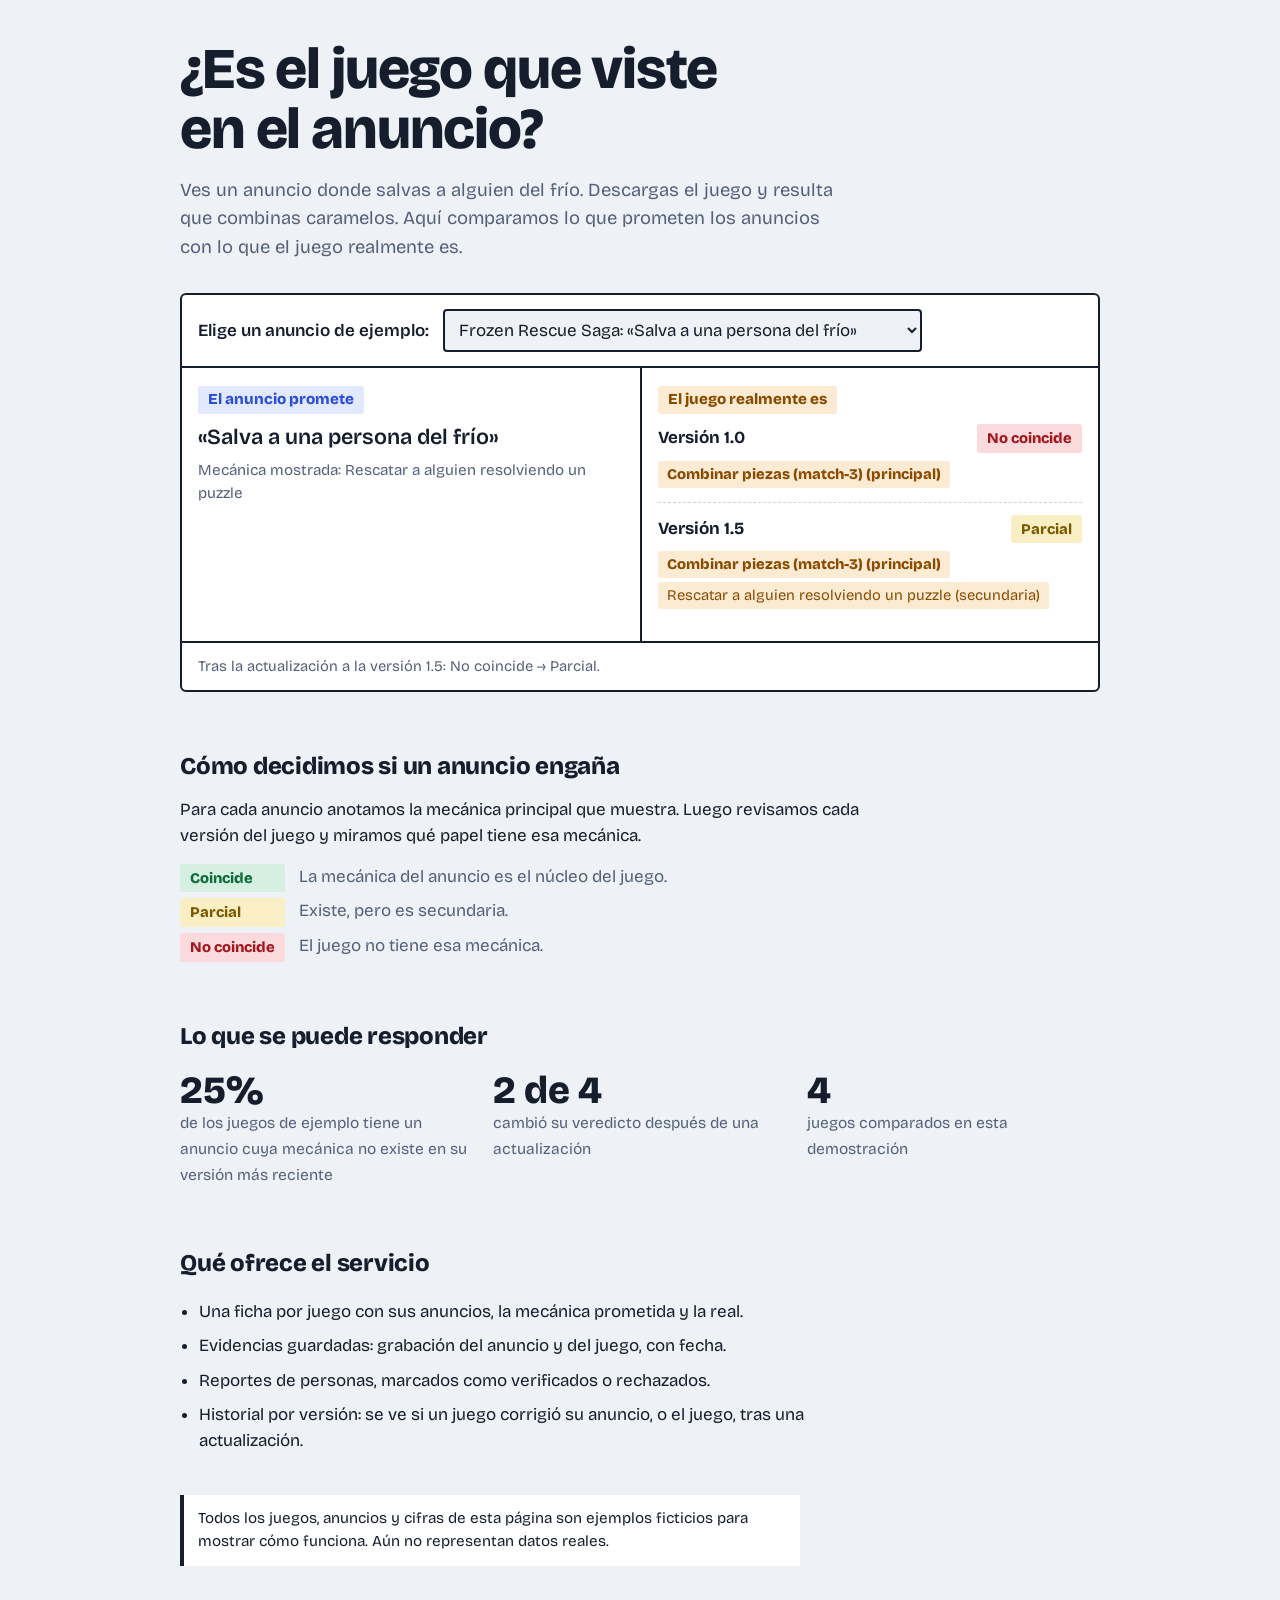
==== index.html @ 79318ee7 "Add Spanish ad-versus-game demo page Crea una demostración interactiva de una sola página que compar" ====
<!DOCTYPE html>
<html lang="es">
<head>
<meta charset="utf-8">
<meta name="viewport" content="width=device-width, initial-scale=1, viewport-fit=cover">
<title>Anuncio vs. juego: ¿es el juego que viste?</title>
<link rel="stylesheet" href="https://fonts.googleapis.com/css2?family=Bricolage+Grotesque:wght@400;600;800&display=swap">
<style>
:root{
  box-sizing:border-box;
  padding-top:env(safe-area-inset-top,0px);padding-bottom:env(safe-area-inset-bottom,0px);
  --bg:#EEF1F6;--fg:#161E2E;--muted:#55607A;--panel:#FFFFFF;--line:#CBD3E1;
  --ad:#2B4FD8;--adbg:#E3E9FC;--real:#8A4B00;--realbg:#FBEBD3;
  --ok:#0B6B3A;--okbg:#D5F0E0;--mid:#7A5A00;--midbg:#FAEFC4;--bad:#A3171E;--badbg:#FADADC;
  font-family:"Bricolage Grotesque",system-ui,-apple-system,"Segoe UI",sans-serif;
}
@media (prefers-color-scheme:dark){:root:not([data-theme="light"]){
  --bg:#0F1522;--fg:#E8ECF5;--muted:#9AA6C0;--panel:#182033;--line:#2C3750;
  --ad:#9DB2FF;--adbg:#1F2A52;--real:#F3B766;--realbg:#3A2A12;
  --ok:#7FDBA6;--okbg:#12352371;--mid:#EBCB6B;--midbg:#3A3213;--bad:#FF9EA3;--badbg:#431A1E;}}
:root[data-theme="dark"]{
  --bg:#0F1522;--fg:#E8ECF5;--muted:#9AA6C0;--panel:#182033;--line:#2C3750;
  --ad:#9DB2FF;--adbg:#1F2A52;--real:#F3B766;--realbg:#3A2A12;
  --ok:#7FDBA6;--okbg:#123523;--mid:#EBCB6B;--midbg:#3A3213;--bad:#FF9EA3;--badbg:#431A1E;}
html{height:100%;scroll-padding-top:env(safe-area-inset-top,0px)}
*,*::before,*::after{box-sizing:inherit}
body{margin:0;background:var(--bg);color:var(--fg);line-height:1.55;font-size:17px}
main{max-width:960px;margin:0 auto;padding:40px 20px 72px}
h1{font-size:clamp(2.1rem,6vw,3.6rem);line-height:1.04;font-weight:800;letter-spacing:-.02em;margin:0 0 16px;max-width:15ch}
h2{font-size:1.5rem;font-weight:800;margin:56px 0 12px;letter-spacing:-.01em}
p{margin:0 0 14px;max-width:62ch}
.lead{font-size:1.15rem;color:var(--muted);max-width:56ch}
.demo{margin-top:32px;border:2px solid var(--fg);border-radius:6px;background:var(--panel)}
.pick{display:flex;flex-wrap:wrap;gap:8px 14px;align-items:center;padding:14px 16px;border-bottom:2px solid var(--fg)}
.pick label{font-weight:600}
select{font:inherit;padding:8px 10px;border:2px solid var(--fg);border-radius:4px;background:var(--bg);color:var(--fg);max-width:100%}
select:focus-visible,button:focus-visible{outline:3px solid var(--ad);outline-offset:2px}
.split{display:grid;grid-template-columns:1fr 1fr}
.side{padding:18px 16px}
.side+.side{border-left:2px solid var(--fg)}
.tag{display:inline-block;font-weight:800;font-size:.95rem;padding:2px 10px;border-radius:3px;margin-bottom:10px}
.t-ad{background:var(--adbg);color:var(--ad)}
.t-real{background:var(--realbg);color:var(--real)}
.big{font-size:1.35rem;font-weight:600;line-height:1.25;margin:0 0 8px}
.small{color:var(--muted);font-size:.95rem;margin:0}
.ver{padding:12px 0;border-top:1px dashed var(--line)}
.ver:first-of-type{border-top:0;padding-top:0}
.vh{display:flex;justify-content:space-between;gap:10px;align-items:center;flex-wrap:wrap;margin-bottom:6px}
.chip{display:inline-block;margin:2px 6px 2px 0;padding:2px 9px;border-radius:3px;font-size:.92rem;background:var(--realbg);color:var(--real)}
.chip.core{font-weight:800}
.badge{font-weight:800;padding:3px 10px;border-radius:3px;font-size:.92rem}
.match{background:var(--okbg);color:var(--ok)}.partial{background:var(--midbg);color:var(--mid)}.mismatch{background:var(--badbg);color:var(--bad)}
.foot{padding:12px 16px;border-top:2px solid var(--fg);color:var(--muted);font-size:.92rem}
.stats{display:grid;grid-template-columns:repeat(auto-fit,minmax(200px,1fr));gap:20px;margin-top:16px}
.stat b{display:block;font-size:2.4rem;font-weight:800;line-height:1}
.stat span{color:var(--muted);font-size:.97rem}
.rule{display:grid;grid-template-columns:auto 1fr;gap:6px 14px;margin-top:12px;max-width:640px}
.rule dt{font-weight:800}.rule dd{margin:0;color:var(--muted)}
ul.offer{padding-left:1.1em;max-width:62ch}ul.offer li{margin-bottom:8px}
.note{margin-top:40px;padding:12px 14px;border-left:4px solid var(--fg);background:var(--panel);font-size:.95rem;max-width:62ch}
@media (max-width:640px){.split{grid-template-columns:1fr}.side+.side{border-left:0;border-top:2px solid var(--fg)}}
@media (prefers-reduced-motion:no-preference){.side{animation:in .25s ease-out}@keyframes in{from{opacity:.4}to{opacity:1}}}
</style>
</head>
<body>
<main>
  <h1>¿Es el juego que viste en el anuncio?</h1>
  <p class="lead">Ves un anuncio donde salvas a alguien del frío. Descargas el juego y resulta que combinas caramelos. Aquí comparamos lo que prometen los anuncios con lo que el juego realmente es.</p>

  <section class="demo" aria-label="Demostración">
    <div class="pick">
      <label for="sel">Elige un anuncio de ejemplo:</label>
      <select id="sel"></select>
    </div>
    <div class="split">
      <div class="side" id="ad"></div>
      <div class="side" id="real"></div>
    </div>
    <div class="foot" id="foot"></div>
  </section>

  <h2>Cómo decidimos si un anuncio engaña</h2>
  <p>Para cada anuncio anotamos la mecánica principal que muestra. Luego revisamos cada versión del juego y miramos qué papel tiene esa mecánica.</p>
  <dl class="rule">
    <dt class="match badge" style="align-self:start">Coincide</dt><dd>La mecánica del anuncio es el núcleo del juego.</dd>
    <dt class="partial badge" style="align-self:start">Parcial</dt><dd>Existe, pero es secundaria.</dd>
    <dt class="mismatch badge" style="align-self:start">No coincide</dt><dd>El juego no tiene esa mecánica.</dd>
  </dl>

  <h2>Lo que se puede responder</h2>
  <div class="stats" id="stats"></div>

  <h2>Qué ofrece el servicio</h2>
  <ul class="offer">
    <li>Una ficha por juego con sus anuncios, la mecánica prometida y la real.</li>
    <li>Evidencias guardadas: grabación del anuncio y del juego, con fecha.</li>
    <li>Reportes de personas, marcados como verificados o rechazados.</li>
    <li>Historial por versión: se ve si un juego corrigió su anuncio, o el juego, tras una actualización.</li>
  </ul>

  <p class="note">Todos los juegos, anuncios y cifras de esta página son ejemplos ficticios para mostrar cómo funciona. Aún no representan datos reales.</p>
</main>

<script>
const MECH={rescue:"Rescatar a alguien resolviendo un puzzle",match3:"Combinar piezas (match-3)",door:"Elegir qué puerta abrir",city:"Construir y mejorar una ciudad",surv:"Gestionar la supervivencia de una familia",pin:"Sacar pasadores"};
const GAMES=[
 {title:"Frozen Rescue Saga",ad:"Salva a una persona del frío",promised:"rescue",
  versions:[{v:"1.0",real:{match3:"core"}},{v:"1.5",real:{match3:"core",rescue:"secondary"}}]},
 {title:"Door Dilemma",ad:"Elige qué puerta abrir",promised:"door",
  versions:[{v:"2.0",real:{city:"core"}}]},
 {title:"Family Survival Story",ad:"Ayuda a una familia a sobrevivir",promised:"surv",
  versions:[{v:"3.1",real:{city:"core"}},{v:"3.2",real:{surv:"core",city:"secondary"}}]},
 {title:"Honest Pins",ad:"Saca los pasadores",promised:"pin",
  versions:[{v:"1.0",real:{pin:"core"}}]}
];
const VERDICT={core:["match","Coincide"],secondary:["partial","Parcial"],none:["mismatch","No coincide"]};
const verdict=(g,ver)=>VERDICT[ver.real[g.promised]||"none"];
const ROLE={core:"principal",secondary:"secundaria"};
const $=id=>document.getElementById(id);
const sel=$("sel");
GAMES.forEach((g,i)=>{const o=document.createElement("option");o.value=i;o.textContent=g.title+": «"+g.ad+"»";sel.appendChild(o)});

function show(){
  const g=GAMES[sel.value];
  $("ad").innerHTML='<span class="tag t-ad">El anuncio promete</span><p class="big"></p><p class="small"></p>';
  $("ad").children[1].textContent="«"+g.ad+"»";
  $("ad").children[2].textContent="Mecánica mostrada: "+MECH[g.promised];
  const r=$("real");
  r.innerHTML='<span class="tag t-real">El juego realmente es</span>';
  g.versions.forEach(ver=>{
    const [cls,txt]=verdict(g,ver);
    const d=document.createElement("div");d.className="ver";
    const h=document.createElement("div");h.className="vh";
    const vs=document.createElement("strong");vs.textContent="Versión "+ver.v;
    const b=document.createElement("span");b.className="badge "+cls;b.textContent=txt;
    h.append(vs,b);d.appendChild(h);
    Object.entries(ver.real).forEach(([m,role])=>{
      const c=document.createElement("span");c.className="chip "+role;
      c.textContent=MECH[m]+" ("+ROLE[role]+")";d.appendChild(c);
    });
    r.appendChild(d);
  });
  const first=verdict(g,g.versions[0])[1],last=verdict(g,g.versions[g.versions.length-1])[1];
  $("foot").textContent=g.versions.length>1
    ? "Tras la actualización a la versión "+g.versions[g.versions.length-1].v+": "+first+" → "+last+"."
    : "Solo hay una versión revisada de este juego.";
}
sel.addEventListener("change",show);show();

const latest=g=>verdict(g,g.versions[g.versions.length-1])[0];
const bad=GAMES.filter(g=>latest(g)==="mismatch").length;
const changed=GAMES.filter(g=>g.versions.length>1&&verdict(g,g.versions[0])[0]!==latest(g)).length;
[[Math.round(100*bad/GAMES.length)+"%","de los juegos de ejemplo tiene un anuncio cuya mecánica no existe en su versión más reciente"],
 [changed+" de "+GAMES.length,"cambió su veredicto después de una actualización"],
 [GAMES.length+"","juegos comparados en esta demostración"]].forEach(([n,t])=>{
  const d=document.createElement("div");d.className="stat";
  const b=document.createElement("b");b.textContent=n;const s=document.createElement("span");s.textContent=t;
  d.append(b,s);$("stats").appendChild(d);
});
</script>
</body>
</html>
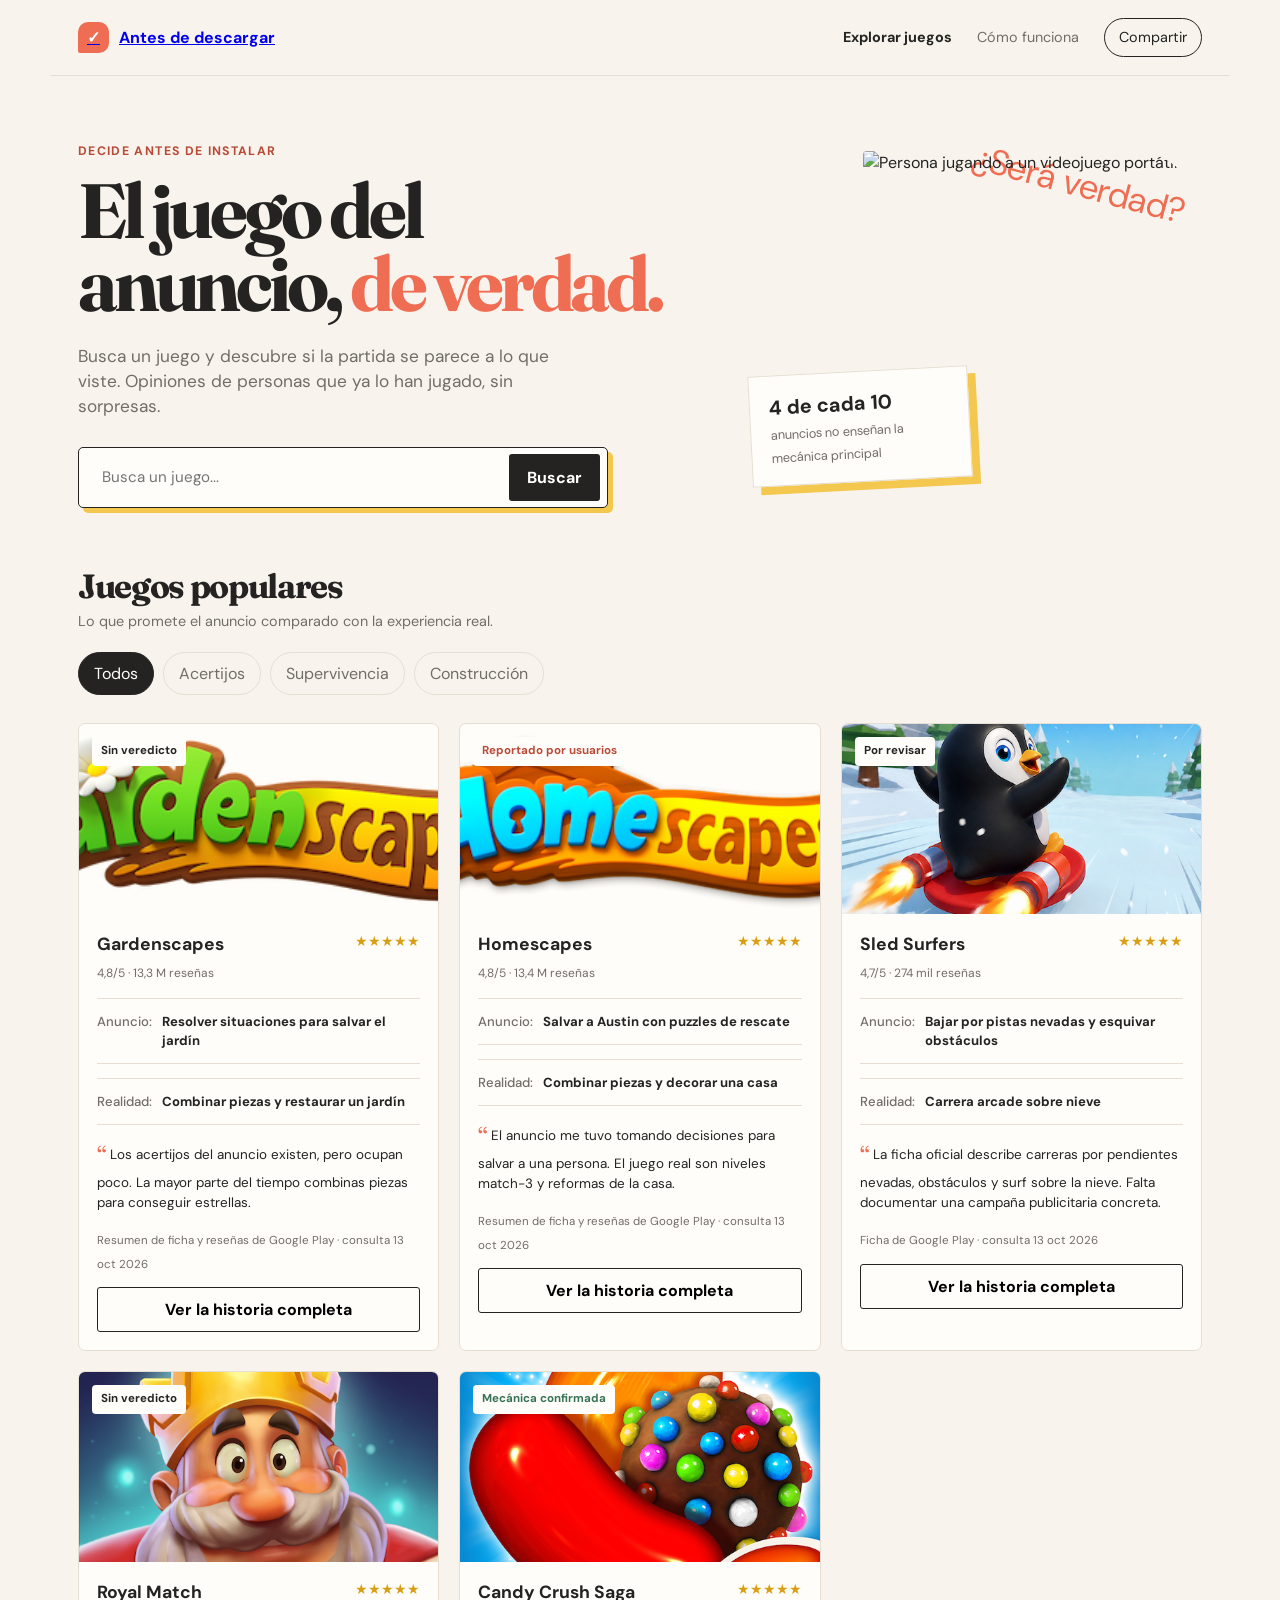
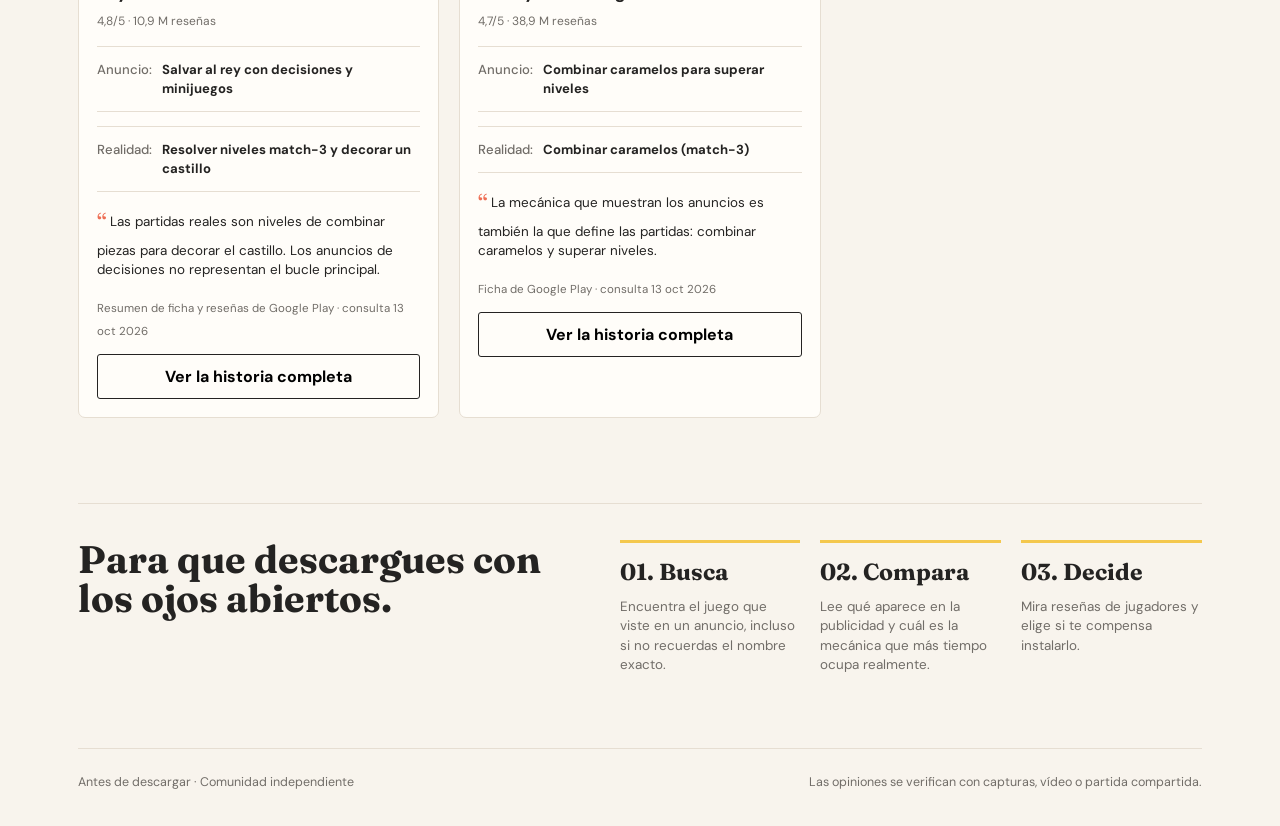
==== commit e051616f: "Añade catálogo comparativo de juegos Rediseña la página como un catálogo público para comparar anunc" ====
--- a/index.html
+++ b/index.html
@@ -1,162 +1,32 @@
-<!DOCTYPE html>
+<!doctype html>
 <html lang="es">
 <head>
 <meta charset="utf-8">
-<meta name="viewport" content="width=device-width, initial-scale=1, viewport-fit=cover">
-<title>Anuncio vs. juego: ¿es el juego que viste?</title>
-<link rel="stylesheet" href="https://fonts.googleapis.com/css2?family=Bricolage+Grotesque:wght@400;600;800&display=swap">
+<meta name="viewport" content="width=device-width, initial-scale=1">
+<title>Antes de descargar | Juegos como los del anuncio</title>
+<link rel="preconnect" href="https://fonts.googleapis.com">
+<link rel="preconnect" href="https://fonts.gstatic.com" crossorigin>
+<link href="https://fonts.googleapis.com/css2?family=DM+Sans:wght@400;500;700&family=Fraunces:opsz,wght@9..144,600;9..144,700&display=swap" rel="stylesheet">
 <style>
-:root{
-  box-sizing:border-box;
-  padding-top:env(safe-area-inset-top,0px);padding-bottom:env(safe-area-inset-bottom,0px);
-  --bg:#EEF1F6;--fg:#161E2E;--muted:#55607A;--panel:#FFFFFF;--line:#CBD3E1;
-  --ad:#2B4FD8;--adbg:#E3E9FC;--real:#8A4B00;--realbg:#FBEBD3;
-  --ok:#0B6B3A;--okbg:#D5F0E0;--mid:#7A5A00;--midbg:#FAEFC4;--bad:#A3171E;--badbg:#FADADC;
-  font-family:"Bricolage Grotesque",system-ui,-apple-system,"Segoe UI",sans-serif;
-}
-@media (prefers-color-scheme:dark){:root:not([data-theme="light"]){
-  --bg:#0F1522;--fg:#E8ECF5;--muted:#9AA6C0;--panel:#182033;--line:#2C3750;
-  --ad:#9DB2FF;--adbg:#1F2A52;--real:#F3B766;--realbg:#3A2A12;
-  --ok:#7FDBA6;--okbg:#12352371;--mid:#EBCB6B;--midbg:#3A3213;--bad:#FF9EA3;--badbg:#431A1E;}}
-:root[data-theme="dark"]{
-  --bg:#0F1522;--fg:#E8ECF5;--muted:#9AA6C0;--panel:#182033;--line:#2C3750;
-  --ad:#9DB2FF;--adbg:#1F2A52;--real:#F3B766;--realbg:#3A2A12;
-  --ok:#7FDBA6;--okbg:#123523;--mid:#EBCB6B;--midbg:#3A3213;--bad:#FF9EA3;--badbg:#431A1E;}
-html{height:100%;scroll-padding-top:env(safe-area-inset-top,0px)}
-*,*::before,*::after{box-sizing:inherit}
-body{margin:0;background:var(--bg);color:var(--fg);line-height:1.55;font-size:17px}
-main{max-width:960px;margin:0 auto;padding:40px 20px 72px}
-h1{font-size:clamp(2.1rem,6vw,3.6rem);line-height:1.04;font-weight:800;letter-spacing:-.02em;margin:0 0 16px;max-width:15ch}
-h2{font-size:1.5rem;font-weight:800;margin:56px 0 12px;letter-spacing:-.01em}
-p{margin:0 0 14px;max-width:62ch}
-.lead{font-size:1.15rem;color:var(--muted);max-width:56ch}
-.demo{margin-top:32px;border:2px solid var(--fg);border-radius:6px;background:var(--panel)}
-.pick{display:flex;flex-wrap:wrap;gap:8px 14px;align-items:center;padding:14px 16px;border-bottom:2px solid var(--fg)}
-.pick label{font-weight:600}
-select{font:inherit;padding:8px 10px;border:2px solid var(--fg);border-radius:4px;background:var(--bg);color:var(--fg);max-width:100%}
-select:focus-visible,button:focus-visible{outline:3px solid var(--ad);outline-offset:2px}
-.split{display:grid;grid-template-columns:1fr 1fr}
-.side{padding:18px 16px}
-.side+.side{border-left:2px solid var(--fg)}
-.tag{display:inline-block;font-weight:800;font-size:.95rem;padding:2px 10px;border-radius:3px;margin-bottom:10px}
-.t-ad{background:var(--adbg);color:var(--ad)}
-.t-real{background:var(--realbg);color:var(--real)}
-.big{font-size:1.35rem;font-weight:600;line-height:1.25;margin:0 0 8px}
-.small{color:var(--muted);font-size:.95rem;margin:0}
-.ver{padding:12px 0;border-top:1px dashed var(--line)}
-.ver:first-of-type{border-top:0;padding-top:0}
-.vh{display:flex;justify-content:space-between;gap:10px;align-items:center;flex-wrap:wrap;margin-bottom:6px}
-.chip{display:inline-block;margin:2px 6px 2px 0;padding:2px 9px;border-radius:3px;font-size:.92rem;background:var(--realbg);color:var(--real)}
-.chip.core{font-weight:800}
-.badge{font-weight:800;padding:3px 10px;border-radius:3px;font-size:.92rem}
-.match{background:var(--okbg);color:var(--ok)}.partial{background:var(--midbg);color:var(--mid)}.mismatch{background:var(--badbg);color:var(--bad)}
-.foot{padding:12px 16px;border-top:2px solid var(--fg);color:var(--muted);font-size:.92rem}
-.stats{display:grid;grid-template-columns:repeat(auto-fit,minmax(200px,1fr));gap:20px;margin-top:16px}
-.stat b{display:block;font-size:2.4rem;font-weight:800;line-height:1}
-.stat span{color:var(--muted);font-size:.97rem}
-.rule{display:grid;grid-template-columns:auto 1fr;gap:6px 14px;margin-top:12px;max-width:640px}
-.rule dt{font-weight:800}.rule dd{margin:0;color:var(--muted)}
-ul.offer{padding-left:1.1em;max-width:62ch}ul.offer li{margin-bottom:8px}
-.note{margin-top:40px;padding:12px 14px;border-left:4px solid var(--fg);background:var(--panel);font-size:.95rem;max-width:62ch}
-@media (max-width:640px){.split{grid-template-columns:1fr}.side+.side{border-left:0;border-top:2px solid var(--fg)}}
-@media (prefers-reduced-motion:no-preference){.side{animation:in .25s ease-out}@keyframes in{from{opacity:.4}to{opacity:1}}}
+:root{--ink:#242322;--muted:#716d68;--cream:#f8f4ed;--card:#fffdf9;--line:#e6ded2;--coral:#ee6d53;--coral-dark:#b84a37;--yellow:#f4c84e;--mint:#d9eee1;--lavender:#e4e3f5;box-sizing:border-box;font-family:"DM Sans",sans-serif}*{box-sizing:inherit}body{margin:0;background:var(--cream);color:var(--ink);line-height:1.45}button,input{font:inherit}button{cursor:pointer}.wrap{max-width:1180px;margin:auto;padding:0 28px}.top{height:76px;display:flex;align-items:center;justify-content:space-between;border-bottom:1px solid var(--line)}.logo{display:flex;align-items:center;gap:10px;font-weight:700}.logo-mark{width:31px;height:31px;border-radius:10px 10px 10px 2px;background:var(--coral);color:#fff;display:grid;place-items:center;font-weight:700}.nav{display:flex;gap:25px;align-items:center;color:var(--muted);font-size:.9rem}.nav a{color:inherit;text-decoration:none}.nav a:first-child{color:var(--ink);font-weight:700}.share{border:1px solid var(--ink);background:transparent;border-radius:30px;padding:8px 14px;color:var(--ink)}.hero{padding:67px 0 54px;display:grid;grid-template-columns:1.15fr .85fr;gap:60px;align-items:center}.kicker{color:var(--coral-dark);font-size:.77rem;font-weight:700;letter-spacing:.11em;text-transform:uppercase}.hero h1{font-family:Fraunces,serif;font-size:clamp(3rem,6vw,5.8rem);line-height:.95;letter-spacing:-.055em;max-width:700px;margin:14px 0 23px}.hero h1 em{font-style:normal;color:var(--coral)}.hero-copy{font-size:1.08rem;color:var(--muted);max-width:500px;margin:0 0 28px}.search{background:var(--card);border:1px solid var(--ink);display:flex;align-items:center;max-width:530px;padding:6px 7px 6px 17px;border-radius:5px;box-shadow:5px 5px 0 var(--yellow)}.search input{border:0;background:transparent;outline:0;min-width:0;flex:1;padding:11px 6px;font-size:.95rem}.search button{border:0;background:var(--ink);color:#fff;padding:12px 18px;border-radius:3px;font-weight:700}.hero-art{position:relative;min-height:350px}.hero-photo{width:75%;height:310px;object-fit:cover;border-radius:4px 70px 4px 70px;display:block;margin-left:auto;filter:saturate(.86)}.note{position:absolute;left:0;bottom:18px;width:220px;background:var(--card);padding:17px 19px;border:1px solid var(--line);box-shadow:8px 8px 0 var(--yellow);transform:rotate(-3deg)}.note b{font-size:1.25rem;display:block}.note span{font-size:.8rem;color:var(--muted)}.scribble{position:absolute;right:3%;top:8px;color:var(--coral);font-size:2.2rem;transform:rotate(15deg)}.section-head{display:flex;align-items:end;justify-content:space-between;margin-bottom:20px}.section-head h2{font-family:Fraunces,serif;font-size:2.1rem;letter-spacing:-.04em;margin:0}.section-head p{margin:0;color:var(--muted);font-size:.9rem}.chips{display:flex;gap:9px;flex-wrap:wrap;margin-bottom:28px}.chip{background:transparent;border:1px solid var(--line);color:var(--muted);border-radius:30px;padding:9px 15px}.chip.active,.chip:hover{background:var(--ink);border-color:var(--ink);color:#fff}.grid{display:grid;grid-template-columns:repeat(3,1fr);gap:20px}.game-card{background:var(--card);border:1px solid var(--line);border-radius:7px;overflow:hidden;transition:transform .2s,box-shadow .2s}.game-card:hover{transform:translateY(-4px);box-shadow:0 12px 24px rgba(76,57,35,.1)}.game-image{height:190px;position:relative;overflow:hidden}.game-image img{width:100%;height:100%;object-fit:cover;display:block}.status{position:absolute;top:13px;left:13px;background:var(--card);padding:6px 9px;font-size:.72rem;font-weight:700;border-radius:4px}.status.red{color:var(--coral-dark)}.status.green{color:#367356}.card-body{padding:18px}.card-title{display:flex;justify-content:space-between;gap:12px}.card-title h3{font-size:1.1rem;margin:0 0 3px}.stars{color:#d99f13;white-space:nowrap;font-size:.85rem}.rating{font-size:.75rem;color:var(--muted)}.promise{display:flex;gap:10px;padding:13px 0;margin:14px 0;border-top:1px solid var(--line);border-bottom:1px solid var(--line);font-size:.82rem}.promise strong{font-weight:500;color:var(--muted)}.promise span{font-weight:700}.review{font-size:.84rem;margin:0 0 15px}.review:before{content:"“";font-family:Fraunces,serif;color:var(--coral);font-size:1.5rem;vertical-align:-5px;margin-right:3px}.review-by{color:var(--muted);font-size:.72rem}.details{width:100%;border:1px solid var(--ink);background:transparent;padding:10px;border-radius:3px;margin-top:13px;font-weight:700}.details:hover{background:var(--ink);color:#fff}.empty{grid-column:1/-1;padding:38px;text-align:center;color:var(--muted);background:var(--card);border:1px dashed var(--line)}.how{display:grid;grid-template-columns:.9fr 1.1fr;gap:65px;margin:85px 0 65px;padding-top:36px;border-top:1px solid var(--line)}.how h2{font-family:Fraunces,serif;font-size:2.4rem;line-height:1;margin:0}.steps{display:grid;grid-template-columns:repeat(3,1fr);gap:20px}.step{border-top:3px solid var(--yellow);padding-top:12px}.step b{font-family:Fraunces,serif;font-size:1.45rem}.step p{color:var(--muted);font-size:.84rem;margin:8px 0}.footer{border-top:1px solid var(--line);padding:24px 0 35px;color:var(--muted);font-size:.78rem;display:flex;justify-content:space-between;gap:20px}.overlay{display:none;position:fixed;inset:0;background:rgba(36,35,34,.44);z-index:3;padding:20px;place-items:center}.overlay.open{display:grid}.modal{background:var(--card);max-width:520px;width:100%;padding:25px;border-radius:6px;box-shadow:12px 12px 0 var(--yellow)}.modal h2{font-family:Fraunces,serif;font-size:2rem;margin:0 0 12px}.modal p{color:var(--muted);font-size:.9rem}.close{float:right;border:0;background:transparent;font-size:1.5rem}.toast{position:fixed;right:22px;bottom:22px;background:var(--ink);color:#fff;padding:13px 17px;border-radius:4px;display:none;font-size:.84rem}.toast.show{display:block}@media(max-width:850px){.hero{grid-template-columns:1fr;gap:28px;padding-top:45px}.hero-art{min-height:260px}.hero-photo{height:240px;width:82%}.grid{grid-template-columns:repeat(2,1fr)}.how{grid-template-columns:1fr;gap:28px;margin-top:60px}}@media(max-width:600px){.wrap{padding:0 18px}.top{height:66px}.nav a{display:none}.share{padding:7px 11px}.hero h1{font-size:3.2rem}.hero-photo{width:88%;height:210px}.note{width:190px;padding:13px}.grid{grid-template-columns:1fr}.section-head{display:block}.section-head p{margin-top:7px}.steps{grid-template-columns:1fr}.footer{display:block}.footer span{display:block;margin-top:7px}}
 </style>
 </head>
 <body>
-<main>
-  <h1>¿Es el juego que viste en el anuncio?</h1>
-  <p class="lead">Ves un anuncio donde salvas a alguien del frío. Descargas el juego y resulta que combinas caramelos. Aquí comparamos lo que prometen los anuncios con lo que el juego realmente es.</p>
-
-  <section class="demo" aria-label="Demostración">
-    <div class="pick">
-      <label for="sel">Elige un anuncio de ejemplo:</label>
-      <select id="sel"></select>
-    </div>
-    <div class="split">
-      <div class="side" id="ad"></div>
-      <div class="side" id="real"></div>
-    </div>
-    <div class="foot" id="foot"></div>
-  </section>
-
-  <h2>Cómo decidimos si un anuncio engaña</h2>
-  <p>Para cada anuncio anotamos la mecánica principal que muestra. Luego revisamos cada versión del juego y miramos qué papel tiene esa mecánica.</p>
-  <dl class="rule">
-    <dt class="match badge" style="align-self:start">Coincide</dt><dd>La mecánica del anuncio es el núcleo del juego.</dd>
-    <dt class="partial badge" style="align-self:start">Parcial</dt><dd>Existe, pero es secundaria.</dd>
-    <dt class="mismatch badge" style="align-self:start">No coincide</dt><dd>El juego no tiene esa mecánica.</dd>
-  </dl>
-
-  <h2>Lo que se puede responder</h2>
-  <div class="stats" id="stats"></div>
-
-  <h2>Qué ofrece el servicio</h2>
-  <ul class="offer">
-    <li>Una ficha por juego con sus anuncios, la mecánica prometida y la real.</li>
-    <li>Evidencias guardadas: grabación del anuncio y del juego, con fecha.</li>
-    <li>Reportes de personas, marcados como verificados o rechazados.</li>
-    <li>Historial por versión: se ve si un juego corrigió su anuncio, o el juego, tras una actualización.</li>
-  </ul>
-
-  <p class="note">Todos los juegos, anuncios y cifras de esta página son ejemplos ficticios para mostrar cómo funciona. Aún no representan datos reales.</p>
+<header class="top wrap"><a class="logo" href="."><span class="logo-mark">✓</span> Antes de descargar</a><nav class="nav"><a href="#juegos">Explorar juegos</a><a href="#como-funciona">Cómo funciona</a><button class="share" id="share">Compartir</button></nav></header>
+<main class="wrap">
+  <section class="hero"><div><div class="kicker">Decide antes de instalar</div><h1>El juego del anuncio, <em>de verdad.</em></h1><p class="hero-copy">Busca un juego y descubre si la partida se parece a lo que viste. Opiniones de personas que ya lo han jugado, sin sorpresas.</p><form class="search" id="search-form"><input id="search" type="search" placeholder="Busca un juego..." aria-label="Busca un juego"><button type="submit">Buscar</button></form></div><div class="hero-art"><span class="scribble">¿Será verdad?</span><img class="hero-photo" src="https://images.unsplash.com/photo-1550745165-9bc0b252726f?auto=format&fit=crop&w=900&q=85" alt="Persona jugando a un videojuego portátil"><div class="note"><b>4 de cada 10</b><span>anuncios no enseñan la mecánica principal</span></div></div></section>
+  <section id="juegos"><div class="section-head"><div><h2>Juegos populares</h2><p>Lo que promete el anuncio comparado con la experiencia real.</p></div></div><div class="chips" aria-label="Filtrar juegos"><button class="chip active" data-category="all">Todos</button><button class="chip" data-category="puzzle">Acertijos</button><button class="chip" data-category="supervivencia">Supervivencia</button><button class="chip" data-category="ciudad">Construcción</button></div><div class="grid" id="games"></div></section>
+  <section class="how" id="como-funciona"><h2>Para que descargues con los ojos abiertos.</h2><div class="steps"><div class="step"><b>01. Busca</b><p>Encuentra el juego que viste en un anuncio, incluso si no recuerdas el nombre exacto.</p></div><div class="step"><b>02. Compara</b><p>Lee qué aparece en la publicidad y cuál es la mecánica que más tiempo ocupa realmente.</p></div><div class="step"><b>03. Decide</b><p>Mira reseñas de jugadores y elige si te compensa instalarlo.</p></div></div></section>
+  <footer class="footer"><span>Antes de descargar · Comunidad independiente</span><span>Las opiniones se verifican con capturas, vídeo o partida compartida.</span></footer>
 </main>
-
-<script>
-const MECH={rescue:"Rescatar a alguien resolviendo un puzzle",match3:"Combinar piezas (match-3)",door:"Elegir qué puerta abrir",city:"Construir y mejorar una ciudad",surv:"Gestionar la supervivencia de una familia",pin:"Sacar pasadores"};
-const GAMES=[
- {title:"Frozen Rescue Saga",ad:"Salva a una persona del frío",promised:"rescue",
-  versions:[{v:"1.0",real:{match3:"core"}},{v:"1.5",real:{match3:"core",rescue:"secondary"}}]},
- {title:"Door Dilemma",ad:"Elige qué puerta abrir",promised:"door",
-  versions:[{v:"2.0",real:{city:"core"}}]},
- {title:"Family Survival Story",ad:"Ayuda a una familia a sobrevivir",promised:"surv",
-  versions:[{v:"3.1",real:{city:"core"}},{v:"3.2",real:{surv:"core",city:"secondary"}}]},
- {title:"Honest Pins",ad:"Saca los pasadores",promised:"pin",
-  versions:[{v:"1.0",real:{pin:"core"}}]}
-];
-const VERDICT={core:["match","Coincide"],secondary:["partial","Parcial"],none:["mismatch","No coincide"]};
-const verdict=(g,ver)=>VERDICT[ver.real[g.promised]||"none"];
-const ROLE={core:"principal",secondary:"secundaria"};
-const $=id=>document.getElementById(id);
-const sel=$("sel");
-GAMES.forEach((g,i)=>{const o=document.createElement("option");o.value=i;o.textContent=g.title+": «"+g.ad+"»";sel.appendChild(o)});
-
-function show(){
-  const g=GAMES[sel.value];
-  $("ad").innerHTML='<span class="tag t-ad">El anuncio promete</span><p class="big"></p><p class="small"></p>';
-  $("ad").children[1].textContent="«"+g.ad+"»";
-  $("ad").children[2].textContent="Mecánica mostrada: "+MECH[g.promised];
-  const r=$("real");
-  r.innerHTML='<span class="tag t-real">El juego realmente es</span>';
-  g.versions.forEach(ver=>{
-    const [cls,txt]=verdict(g,ver);
-    const d=document.createElement("div");d.className="ver";
-    const h=document.createElement("div");h.className="vh";
-    const vs=document.createElement("strong");vs.textContent="Versión "+ver.v;
-    const b=document.createElement("span");b.className="badge "+cls;b.textContent=txt;
-    h.append(vs,b);d.appendChild(h);
-    Object.entries(ver.real).forEach(([m,role])=>{
-      const c=document.createElement("span");c.className="chip "+role;
-      c.textContent=MECH[m]+" ("+ROLE[role]+")";d.appendChild(c);
-    });
-    r.appendChild(d);
-  });
-  const first=verdict(g,g.versions[0])[1],last=verdict(g,g.versions[g.versions.length-1])[1];
-  $("foot").textContent=g.versions.length>1
-    ? "Tras la actualización a la versión "+g.versions[g.versions.length-1].v+": "+first+" → "+last+"."
-    : "Solo hay una versión revisada de este juego.";
-}
-sel.addEventListener("change",show);show();
-
-const latest=g=>verdict(g,g.versions[g.versions.length-1])[0];
-const bad=GAMES.filter(g=>latest(g)==="mismatch").length;
-const changed=GAMES.filter(g=>g.versions.length>1&&verdict(g,g.versions[0])[0]!==latest(g)).length;
-[[Math.round(100*bad/GAMES.length)+"%","de los juegos de ejemplo tiene un anuncio cuya mecánica no existe en su versión más reciente"],
- [changed+" de "+GAMES.length,"cambió su veredicto después de una actualización"],
- [GAMES.length+"","juegos comparados en esta demostración"]].forEach(([n,t])=>{
-  const d=document.createElement("div");d.className="stat";
-  const b=document.createElement("b");b.textContent=n;const s=document.createElement("span");s.textContent=t;
-  d.append(b,s);$("stats").appendChild(d);
-});
+<div class="overlay" id="overlay"><article class="modal"><button class="close" id="close" aria-label="Cerrar">×</button><div id="modal-content"></div></article></div><div class="toast" id="toast" role="status"></div>
+<script src="data/games.js"></script><script>
+const games = window.gameDatabase;
+const gamesEl=document.querySelector('#games');
+function render(list=games){gamesEl.innerHTML=list.length?list.map((g,i)=>`<article class="game-card"><div class="game-image"><img src="${g.image}" alt="Imagen de ${g.name}" loading="lazy"><span class="status ${g.statusClass}">${g.status}</span></div><div class="card-body"><div class="card-title"><div><h3>${g.name}</h3><span class="rating">${g.score}/5 · ${g.reviews}</span></div><span class="stars" aria-label="${g.score} de 5 estrellas">${g.stars}</span></div><div class="promise"><strong>Anuncio:</strong><span>${g.promised}</span></div><div class="promise"><strong>Realidad:</strong><span>${g.real}</span></div><p class="review">${g.review}</p><span class="review-by">${g.by}</span><button class="details" data-index="${games.indexOf(g)}">Ver la historia completa</button></div></article>`).join(''):'<p class="empty">No hemos encontrado ese juego todavía. Prueba con otro nombre.</p>';document.querySelectorAll('.details').forEach(b=>b.addEventListener('click',()=>openModal(games[b.dataset.index])))}
+function openModal(g){document.querySelector('#modal-content').innerHTML=`<div class="kicker">Ficha verificada</div><h2>${g.name}</h2><p><b>En el anuncio:</b> ${g.promised}</p><p><b>En el juego:</b> ${g.real}</p><p>${g.review}</p><p class="review-by">${g.by} · Desarrollador: ${g.developer}</p><p class="review-by">Google Play: ${g.googlePlay.rating}/5 · ${g.googlePlay.downloads} descargas · ${g.googlePlay.reviews.toLocaleString('es-ES')} reseñas</p><p><a href="${g.googlePlay.url}" target="_blank" rel="noreferrer">Abrir Google Play</a> · <a href="${g.appStore.url}" target="_blank" rel="noreferrer">Abrir App Store</a></p><p class="review-by">${g.evidence}</p>`;document.querySelector('#overlay').classList.add('open')}
+document.querySelectorAll('[data-category]').forEach(b=>b.addEventListener('click',()=>{document.querySelectorAll('.chip').forEach(c=>c.classList.remove('active'));b.classList.add('active');render(b.dataset.category==='all'?games:games.filter(g=>g.category===b.dataset.category))}));
+document.querySelector('#search-form').addEventListener('submit',e=>{e.preventDefault();const q=document.querySelector('#search').value.toLowerCase().trim();render(games.filter(g=>(g.name+g.promised+g.real).toLowerCase().includes(q)));document.querySelector('#juegos').scrollIntoView({behavior:'smooth'})});document.querySelector('#close').addEventListener('click',()=>document.querySelector('#overlay').classList.remove('open'));document.querySelector('#overlay').addEventListener('click',e=>{if(e.target.id==='overlay')e.currentTarget.classList.remove('open')});document.querySelector('#share').addEventListener('click',()=>{navigator.clipboard?.writeText(location.href);const t=document.querySelector('#toast');t.textContent='Enlace copiado para compartir';t.classList.add('show');setTimeout(()=>t.classList.remove('show'),2200)});render();
 </script>
 </body>
 </html>
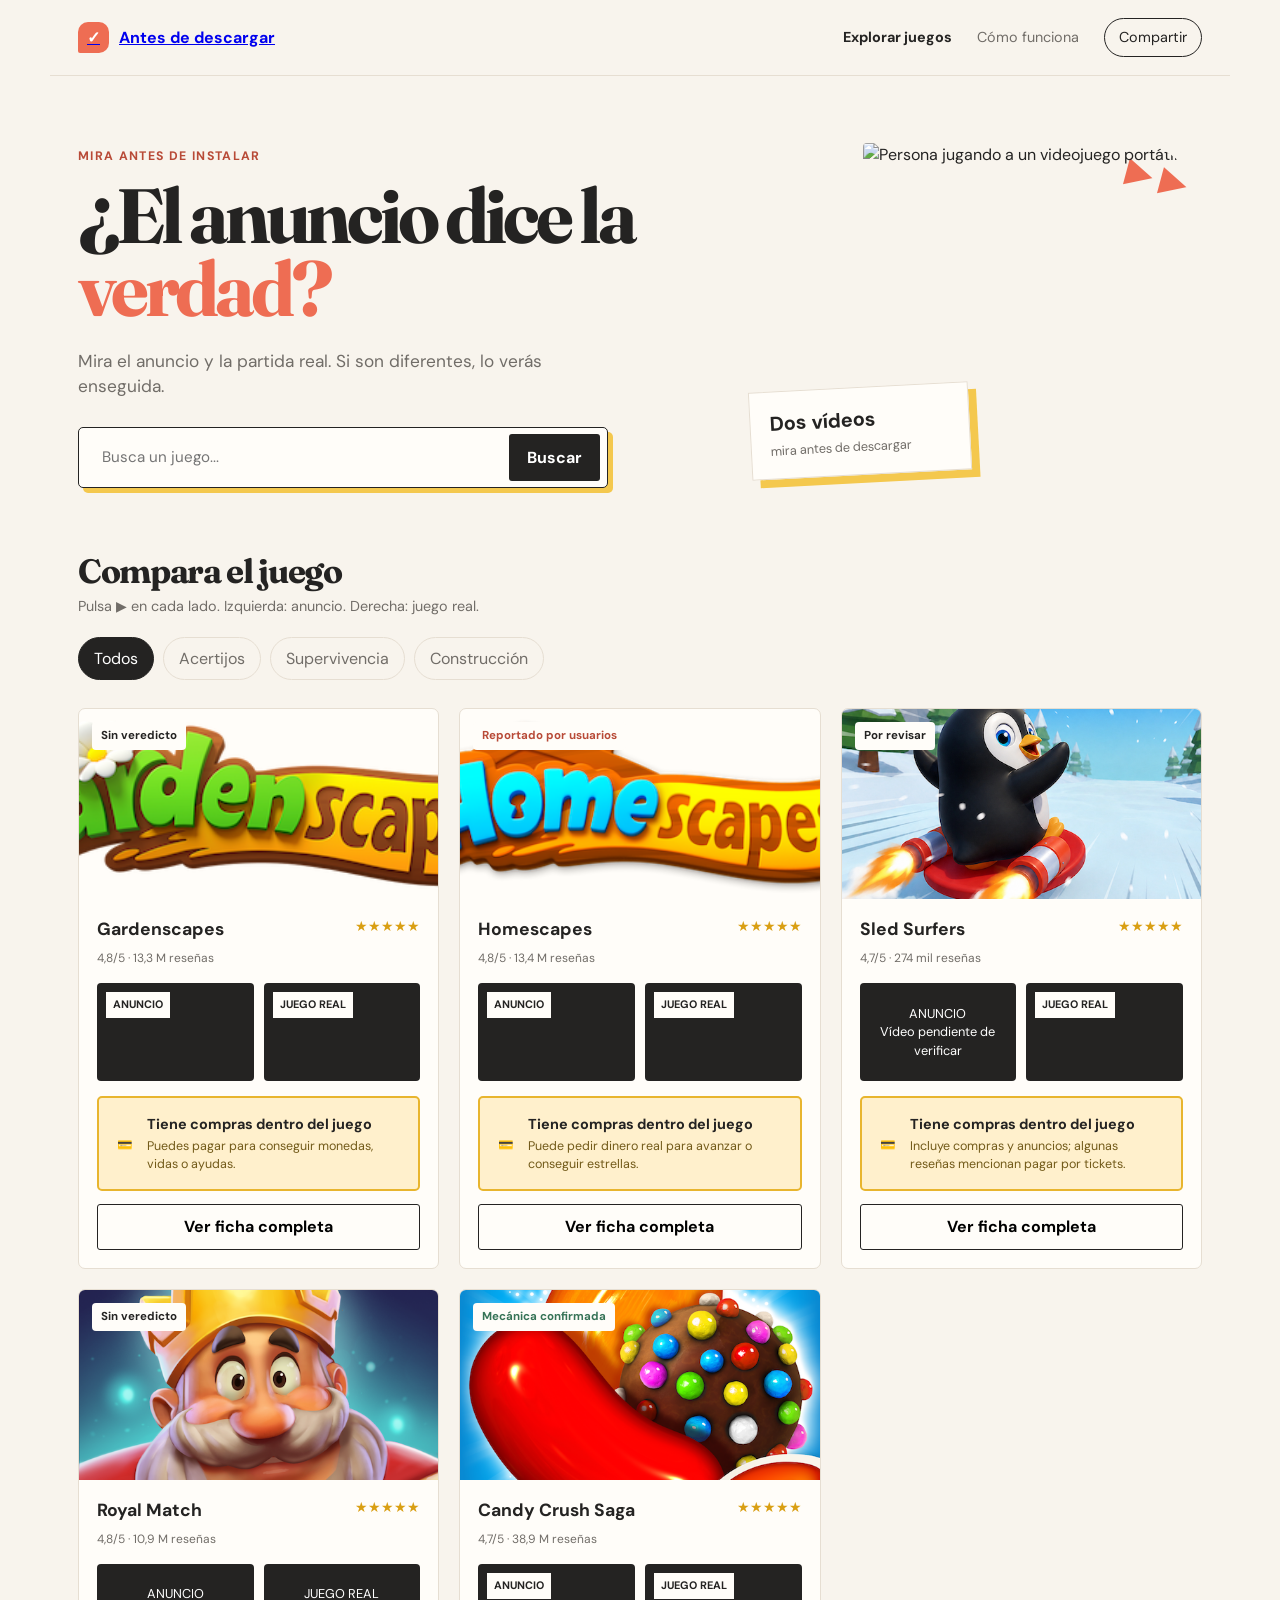
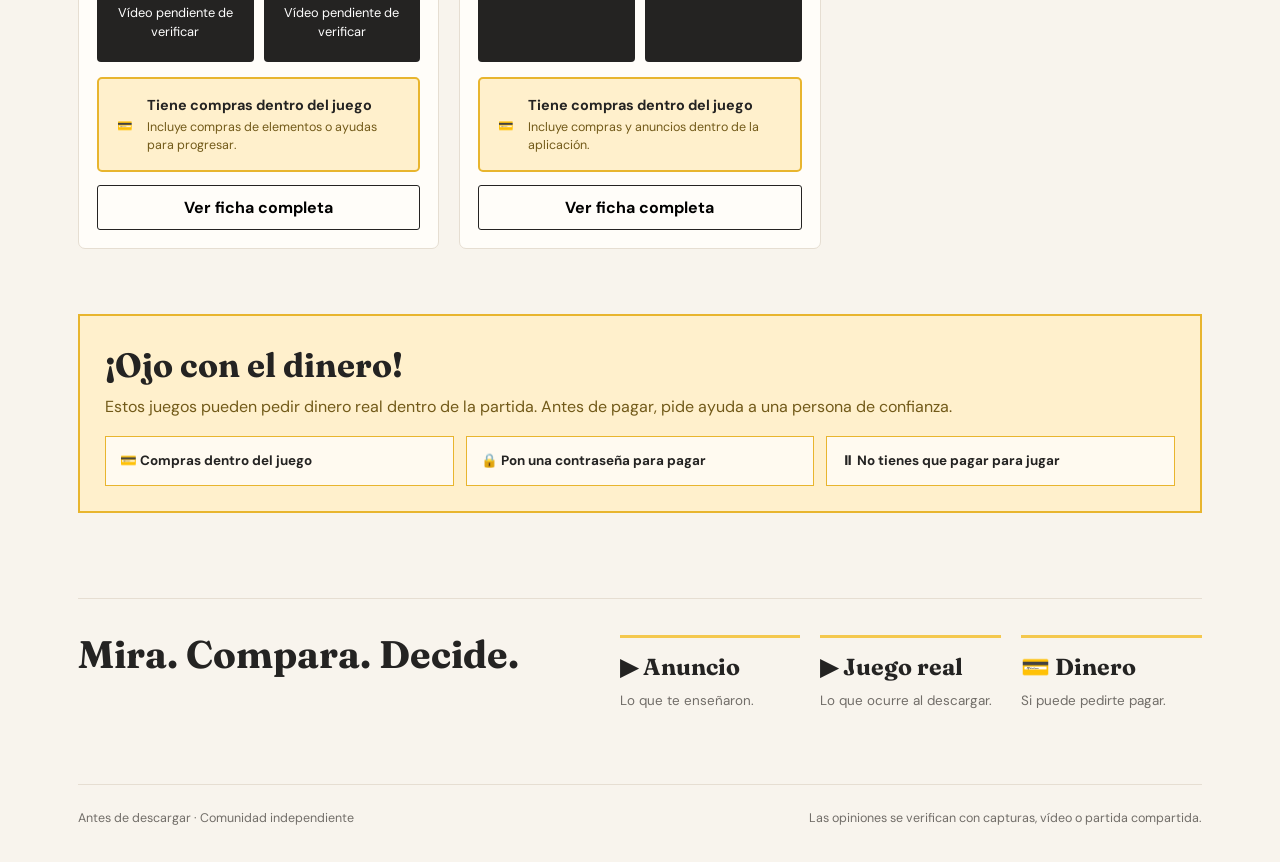
==== commit 0f718bca: "Add ad and gameplay video comparisons referencias de YouTube para cada juego, y  actualizacion de in" ====
--- a/index.html
+++ b/index.html
@@ -9,22 +9,25 @@
 <link href="https://fonts.googleapis.com/css2?family=DM+Sans:wght@400;500;700&family=Fraunces:opsz,wght@9..144,600;9..144,700&display=swap" rel="stylesheet">
 <style>
 :root{--ink:#242322;--muted:#716d68;--cream:#f8f4ed;--card:#fffdf9;--line:#e6ded2;--coral:#ee6d53;--coral-dark:#b84a37;--yellow:#f4c84e;--mint:#d9eee1;--lavender:#e4e3f5;box-sizing:border-box;font-family:"DM Sans",sans-serif}*{box-sizing:inherit}body{margin:0;background:var(--cream);color:var(--ink);line-height:1.45}button,input{font:inherit}button{cursor:pointer}.wrap{max-width:1180px;margin:auto;padding:0 28px}.top{height:76px;display:flex;align-items:center;justify-content:space-between;border-bottom:1px solid var(--line)}.logo{display:flex;align-items:center;gap:10px;font-weight:700}.logo-mark{width:31px;height:31px;border-radius:10px 10px 10px 2px;background:var(--coral);color:#fff;display:grid;place-items:center;font-weight:700}.nav{display:flex;gap:25px;align-items:center;color:var(--muted);font-size:.9rem}.nav a{color:inherit;text-decoration:none}.nav a:first-child{color:var(--ink);font-weight:700}.share{border:1px solid var(--ink);background:transparent;border-radius:30px;padding:8px 14px;color:var(--ink)}.hero{padding:67px 0 54px;display:grid;grid-template-columns:1.15fr .85fr;gap:60px;align-items:center}.kicker{color:var(--coral-dark);font-size:.77rem;font-weight:700;letter-spacing:.11em;text-transform:uppercase}.hero h1{font-family:Fraunces,serif;font-size:clamp(3rem,6vw,5.8rem);line-height:.95;letter-spacing:-.055em;max-width:700px;margin:14px 0 23px}.hero h1 em{font-style:normal;color:var(--coral)}.hero-copy{font-size:1.08rem;color:var(--muted);max-width:500px;margin:0 0 28px}.search{background:var(--card);border:1px solid var(--ink);display:flex;align-items:center;max-width:530px;padding:6px 7px 6px 17px;border-radius:5px;box-shadow:5px 5px 0 var(--yellow)}.search input{border:0;background:transparent;outline:0;min-width:0;flex:1;padding:11px 6px;font-size:.95rem}.search button{border:0;background:var(--ink);color:#fff;padding:12px 18px;border-radius:3px;font-weight:700}.hero-art{position:relative;min-height:350px}.hero-photo{width:75%;height:310px;object-fit:cover;border-radius:4px 70px 4px 70px;display:block;margin-left:auto;filter:saturate(.86)}.note{position:absolute;left:0;bottom:18px;width:220px;background:var(--card);padding:17px 19px;border:1px solid var(--line);box-shadow:8px 8px 0 var(--yellow);transform:rotate(-3deg)}.note b{font-size:1.25rem;display:block}.note span{font-size:.8rem;color:var(--muted)}.scribble{position:absolute;right:3%;top:8px;color:var(--coral);font-size:2.2rem;transform:rotate(15deg)}.section-head{display:flex;align-items:end;justify-content:space-between;margin-bottom:20px}.section-head h2{font-family:Fraunces,serif;font-size:2.1rem;letter-spacing:-.04em;margin:0}.section-head p{margin:0;color:var(--muted);font-size:.9rem}.chips{display:flex;gap:9px;flex-wrap:wrap;margin-bottom:28px}.chip{background:transparent;border:1px solid var(--line);color:var(--muted);border-radius:30px;padding:9px 15px}.chip.active,.chip:hover{background:var(--ink);border-color:var(--ink);color:#fff}.grid{display:grid;grid-template-columns:repeat(3,1fr);gap:20px}.game-card{background:var(--card);border:1px solid var(--line);border-radius:7px;overflow:hidden;transition:transform .2s,box-shadow .2s}.game-card:hover{transform:translateY(-4px);box-shadow:0 12px 24px rgba(76,57,35,.1)}.game-image{height:190px;position:relative;overflow:hidden}.game-image img{width:100%;height:100%;object-fit:cover;display:block}.status{position:absolute;top:13px;left:13px;background:var(--card);padding:6px 9px;font-size:.72rem;font-weight:700;border-radius:4px}.status.red{color:var(--coral-dark)}.status.green{color:#367356}.card-body{padding:18px}.card-title{display:flex;justify-content:space-between;gap:12px}.card-title h3{font-size:1.1rem;margin:0 0 3px}.stars{color:#d99f13;white-space:nowrap;font-size:.85rem}.rating{font-size:.75rem;color:var(--muted)}.promise{display:flex;gap:10px;padding:13px 0;margin:14px 0;border-top:1px solid var(--line);border-bottom:1px solid var(--line);font-size:.82rem}.promise strong{font-weight:500;color:var(--muted)}.promise span{font-weight:700}.review{font-size:.84rem;margin:0 0 15px}.review:before{content:"“";font-family:Fraunces,serif;color:var(--coral);font-size:1.5rem;vertical-align:-5px;margin-right:3px}.review-by{color:var(--muted);font-size:.72rem}.details{width:100%;border:1px solid var(--ink);background:transparent;padding:10px;border-radius:3px;margin-top:13px;font-weight:700}.details:hover{background:var(--ink);color:#fff}.empty{grid-column:1/-1;padding:38px;text-align:center;color:var(--muted);background:var(--card);border:1px dashed var(--line)}.how{display:grid;grid-template-columns:.9fr 1.1fr;gap:65px;margin:85px 0 65px;padding-top:36px;border-top:1px solid var(--line)}.how h2{font-family:Fraunces,serif;font-size:2.4rem;line-height:1;margin:0}.steps{display:grid;grid-template-columns:repeat(3,1fr);gap:20px}.step{border-top:3px solid var(--yellow);padding-top:12px}.step b{font-family:Fraunces,serif;font-size:1.45rem}.step p{color:var(--muted);font-size:.84rem;margin:8px 0}.footer{border-top:1px solid var(--line);padding:24px 0 35px;color:var(--muted);font-size:.78rem;display:flex;justify-content:space-between;gap:20px}.overlay{display:none;position:fixed;inset:0;background:rgba(36,35,34,.44);z-index:3;padding:20px;place-items:center}.overlay.open{display:grid}.modal{background:var(--card);max-width:520px;width:100%;padding:25px;border-radius:6px;box-shadow:12px 12px 0 var(--yellow)}.modal h2{font-family:Fraunces,serif;font-size:2rem;margin:0 0 12px}.modal p{color:var(--muted);font-size:.9rem}.close{float:right;border:0;background:transparent;font-size:1.5rem}.toast{position:fixed;right:22px;bottom:22px;background:var(--ink);color:#fff;padding:13px 17px;border-radius:4px;display:none;font-size:.84rem}.toast.show{display:block}@media(max-width:850px){.hero{grid-template-columns:1fr;gap:28px;padding-top:45px}.hero-art{min-height:260px}.hero-photo{height:240px;width:82%}.grid{grid-template-columns:repeat(2,1fr)}.how{grid-template-columns:1fr;gap:28px;margin-top:60px}}@media(max-width:600px){.wrap{padding:0 18px}.top{height:66px}.nav a{display:none}.share{padding:7px 11px}.hero h1{font-size:3.2rem}.hero-photo{width:88%;height:210px}.note{width:190px;padding:13px}.grid{grid-template-columns:1fr}.section-head{display:block}.section-head p{margin-top:7px}.steps{grid-template-columns:1fr}.footer{display:block}.footer span{display:block;margin-top:7px}}
+.video-grid{display:grid;grid-template-columns:1fr 1fr;gap:10px;margin:15px 0}.video-link{display:block;position:relative;aspect-ratio:16/10;overflow:hidden;background:var(--ink);border-radius:4px;text-decoration:none;color:#fff}.video-link iframe{width:100%;height:100%;display:block;border:0}.video-missing{height:100%;display:grid;place-items:center;text-align:center;padding:20px;color:#fff;font-size:.8rem}.video-label{position:absolute;top:9px;left:9px;background:var(--card);color:var(--ink);padding:5px 7px;font-size:.68rem;font-weight:700;z-index:1}.play{position:absolute;inset:0;display:grid;place-items:center;font-size:2rem}.purchase-warning{display:flex;align-items:center;gap:14px;background:#fff0cc;border:2px solid #e8b52e;padding:16px 18px;margin-top:12px;border-radius:5px}.purchase-icon{font-size:1.7rem}.purchase-warning b{display:block;font-size:.9rem}.purchase-warning span{display:block;color:#725a19;font-size:.78rem;margin-top:2px}.money-section{margin:65px 0 20px;background:#fff0cc;border:2px solid #e8b52e;padding:25px}.money-section h2{font-family:Fraunces,serif;font-size:2.1rem;margin:0 0 5px}.money-section p{color:#725a19;margin:0}.money-list{display:grid;grid-template-columns:repeat(3,1fr);gap:12px;margin-top:18px}.money-item{background:#fffaf0;padding:14px;border:1px solid #e8b52e;font-weight:700;font-size:.84rem}.simple-guide{font-size:1.08rem;color:var(--ink);max-width:700px}@media(max-width:700px){.video-grid{grid-template-columns:1fr}.money-list{grid-template-columns:1fr}}
 </style>
 </head>
 <body>
 <header class="top wrap"><a class="logo" href="."><span class="logo-mark">✓</span> Antes de descargar</a><nav class="nav"><a href="#juegos">Explorar juegos</a><a href="#como-funciona">Cómo funciona</a><button class="share" id="share">Compartir</button></nav></header>
 <main class="wrap">
-  <section class="hero"><div><div class="kicker">Decide antes de instalar</div><h1>El juego del anuncio, <em>de verdad.</em></h1><p class="hero-copy">Busca un juego y descubre si la partida se parece a lo que viste. Opiniones de personas que ya lo han jugado, sin sorpresas.</p><form class="search" id="search-form"><input id="search" type="search" placeholder="Busca un juego..." aria-label="Busca un juego"><button type="submit">Buscar</button></form></div><div class="hero-art"><span class="scribble">¿Será verdad?</span><img class="hero-photo" src="https://images.unsplash.com/photo-1550745165-9bc0b252726f?auto=format&fit=crop&w=900&q=85" alt="Persona jugando a un videojuego portátil"><div class="note"><b>4 de cada 10</b><span>anuncios no enseñan la mecánica principal</span></div></div></section>
-  <section id="juegos"><div class="section-head"><div><h2>Juegos populares</h2><p>Lo que promete el anuncio comparado con la experiencia real.</p></div></div><div class="chips" aria-label="Filtrar juegos"><button class="chip active" data-category="all">Todos</button><button class="chip" data-category="puzzle">Acertijos</button><button class="chip" data-category="supervivencia">Supervivencia</button><button class="chip" data-category="ciudad">Construcción</button></div><div class="grid" id="games"></div></section>
-  <section class="how" id="como-funciona"><h2>Para que descargues con los ojos abiertos.</h2><div class="steps"><div class="step"><b>01. Busca</b><p>Encuentra el juego que viste en un anuncio, incluso si no recuerdas el nombre exacto.</p></div><div class="step"><b>02. Compara</b><p>Lee qué aparece en la publicidad y cuál es la mecánica que más tiempo ocupa realmente.</p></div><div class="step"><b>03. Decide</b><p>Mira reseñas de jugadores y elige si te compensa instalarlo.</p></div></div></section>
+  <section class="hero"><div><div class="kicker">Mira antes de instalar</div><h1>¿El anuncio dice la <em>verdad?</em></h1><p class="hero-copy">Mira el anuncio y la partida real. Si son diferentes, lo verás enseguida.</p><form class="search" id="search-form"><input id="search" type="search" placeholder="Busca un juego..." aria-label="Busca un juego"><button type="submit">Buscar</button></form></div><div class="hero-art"><span class="scribble">▶ ▶</span><img class="hero-photo" src="https://images.unsplash.com/photo-1550745165-9bc0b252726f?auto=format&fit=crop&w=900&q=85" alt="Persona jugando a un videojuego portátil"><div class="note"><b>Dos vídeos</b><span>mira antes de descargar</span></div></div></section>
+  <section id="juegos"><div class="section-head"><div><h2>Compara el juego</h2><p class="simple-guide">Pulsa ▶ en cada lado. Izquierda: anuncio. Derecha: juego real.</p></div></div><div class="chips" aria-label="Filtrar juegos"><button class="chip active" data-category="all">Todos</button><button class="chip" data-category="puzzle">Acertijos</button><button class="chip" data-category="supervivencia">Supervivencia</button><button class="chip" data-category="ciudad">Construcción</button></div><div class="grid" id="games"></div></section>
+  <section class="money-section" id="compras"><h2>¡Ojo con el dinero!</h2><p>Estos juegos pueden pedir dinero real dentro de la partida. Antes de pagar, pide ayuda a una persona de confianza.</p><div class="money-list"><div class="money-item">💳 Compras dentro del juego</div><div class="money-item">🔒 Pon una contraseña para pagar</div><div class="money-item">⏸ No tienes que pagar para jugar</div></div></section>
+  <section class="how" id="como-funciona"><h2>Mira. Compara. Decide.</h2><div class="steps"><div class="step"><b>▶ Anuncio</b><p>Lo que te enseñaron.</p></div><div class="step"><b>▶ Juego real</b><p>Lo que ocurre al descargar.</p></div><div class="step"><b>💳 Dinero</b><p>Si puede pedirte pagar.</p></div></div></section>
   <footer class="footer"><span>Antes de descargar · Comunidad independiente</span><span>Las opiniones se verifican con capturas, vídeo o partida compartida.</span></footer>
 </main>
 <div class="overlay" id="overlay"><article class="modal"><button class="close" id="close" aria-label="Cerrar">×</button><div id="modal-content"></div></article></div><div class="toast" id="toast" role="status"></div>
 <script src="data/games.js"></script><script>
 const games = window.gameDatabase;
 const gamesEl=document.querySelector('#games');
-function render(list=games){gamesEl.innerHTML=list.length?list.map((g,i)=>`<article class="game-card"><div class="game-image"><img src="${g.image}" alt="Imagen de ${g.name}" loading="lazy"><span class="status ${g.statusClass}">${g.status}</span></div><div class="card-body"><div class="card-title"><div><h3>${g.name}</h3><span class="rating">${g.score}/5 · ${g.reviews}</span></div><span class="stars" aria-label="${g.score} de 5 estrellas">${g.stars}</span></div><div class="promise"><strong>Anuncio:</strong><span>${g.promised}</span></div><div class="promise"><strong>Realidad:</strong><span>${g.real}</span></div><p class="review">${g.review}</p><span class="review-by">${g.by}</span><button class="details" data-index="${games.indexOf(g)}">Ver la historia completa</button></div></article>`).join(''):'<p class="empty">No hemos encontrado ese juego todavía. Prueba con otro nombre.</p>';document.querySelectorAll('.details').forEach(b=>b.addEventListener('click',()=>openModal(games[b.dataset.index])))}
-function openModal(g){document.querySelector('#modal-content').innerHTML=`<div class="kicker">Ficha verificada</div><h2>${g.name}</h2><p><b>En el anuncio:</b> ${g.promised}</p><p><b>En el juego:</b> ${g.real}</p><p>${g.review}</p><p class="review-by">${g.by} · Desarrollador: ${g.developer}</p><p class="review-by">Google Play: ${g.googlePlay.rating}/5 · ${g.googlePlay.downloads} descargas · ${g.googlePlay.reviews.toLocaleString('es-ES')} reseñas</p><p><a href="${g.googlePlay.url}" target="_blank" rel="noreferrer">Abrir Google Play</a> · <a href="${g.appStore.url}" target="_blank" rel="noreferrer">Abrir App Store</a></p><p class="review-by">${g.evidence}</p>`;document.querySelector('#overlay').classList.add('open')}
+function videoFrame(g,type,label){const id=g.videos?.[type];return id?`<div class="video-link"><iframe src="https://www.youtube.com/embed/${id}?rel=0" title="${label} de ${g.name}" loading="lazy" allow="autoplay; encrypted-media" allowfullscreen></iframe><span class="video-label">${label}</span></div>`:`<div class="video-link"><div class="video-missing">${label}<br>Vídeo pendiente de verificar</div></div>`}
+function render(list=games){gamesEl.innerHTML=list.length?list.map(g=>`<article class="game-card"><div class="game-image"><img src="${g.image}" alt="Imagen de ${g.name}" loading="lazy"><span class="status ${g.statusClass}">${g.status}</span></div><div class="card-body"><div class="card-title"><div><h3>${g.name}</h3><span class="rating">${g.score}/5 · ${g.reviews}</span></div><span class="stars" aria-label="${g.score} de 5 estrellas">${g.stars}</span></div><div class="video-grid">${videoFrame(g,'ad','ANUNCIO')}${videoFrame(g,'gameplay','JUEGO REAL')}</div><div class="purchase-warning"><span class="purchase-icon">💳</span><div><b>${g.purchases.label}</b><span>${g.purchases.note}</span></div></div><button class="details" data-index="${games.indexOf(g)}">Ver ficha completa</button></div></article>`).join(''):'<p class="empty">No hemos encontrado ese juego todavía. Prueba con otro nombre.</p>';document.querySelectorAll('.details').forEach(b=>b.addEventListener('click',()=>openModal(games[b.dataset.index])))}
+function openModal(g){document.querySelector('#modal-content').innerHTML=`<div class="kicker">Ficha verificada</div><h2>${g.name}</h2><div class="video-grid">${videoFrame(g,'ad','ANUNCIO')}${videoFrame(g,'gameplay','JUEGO REAL')}</div><div class="purchase-warning"><span class="purchase-icon">💳</span><div><b>${g.purchases.label}</b><span>${g.purchases.note}</span></div></div><p class="review-by">${g.by} · Desarrollador: ${g.developer}</p><p class="review-by">Google Play: ${g.googlePlay.rating}/5 · ${g.googlePlay.downloads} descargas · ${g.googlePlay.reviews.toLocaleString('es-ES')} reseñas</p><p><a href="${g.googlePlay.url}" target="_blank" rel="noreferrer">Abrir Google Play</a> · <a href="${g.appStore.url}" target="_blank" rel="noreferrer">Abrir App Store</a></p><p class="review-by">${g.evidence}</p>`;document.querySelector('#overlay').classList.add('open')}
 document.querySelectorAll('[data-category]').forEach(b=>b.addEventListener('click',()=>{document.querySelectorAll('.chip').forEach(c=>c.classList.remove('active'));b.classList.add('active');render(b.dataset.category==='all'?games:games.filter(g=>g.category===b.dataset.category))}));
 document.querySelector('#search-form').addEventListener('submit',e=>{e.preventDefault();const q=document.querySelector('#search').value.toLowerCase().trim();render(games.filter(g=>(g.name+g.promised+g.real).toLowerCase().includes(q)));document.querySelector('#juegos').scrollIntoView({behavior:'smooth'})});document.querySelector('#close').addEventListener('click',()=>document.querySelector('#overlay').classList.remove('open'));document.querySelector('#overlay').addEventListener('click',e=>{if(e.target.id==='overlay')e.currentTarget.classList.remove('open')});document.querySelector('#share').addEventListener('click',()=>{navigator.clipboard?.writeText(location.href);const t=document.querySelector('#toast');t.textContent='Enlace copiado para compartir';t.classList.add('show');setTimeout(()=>t.classList.remove('show'),2200)});render();
 </script>
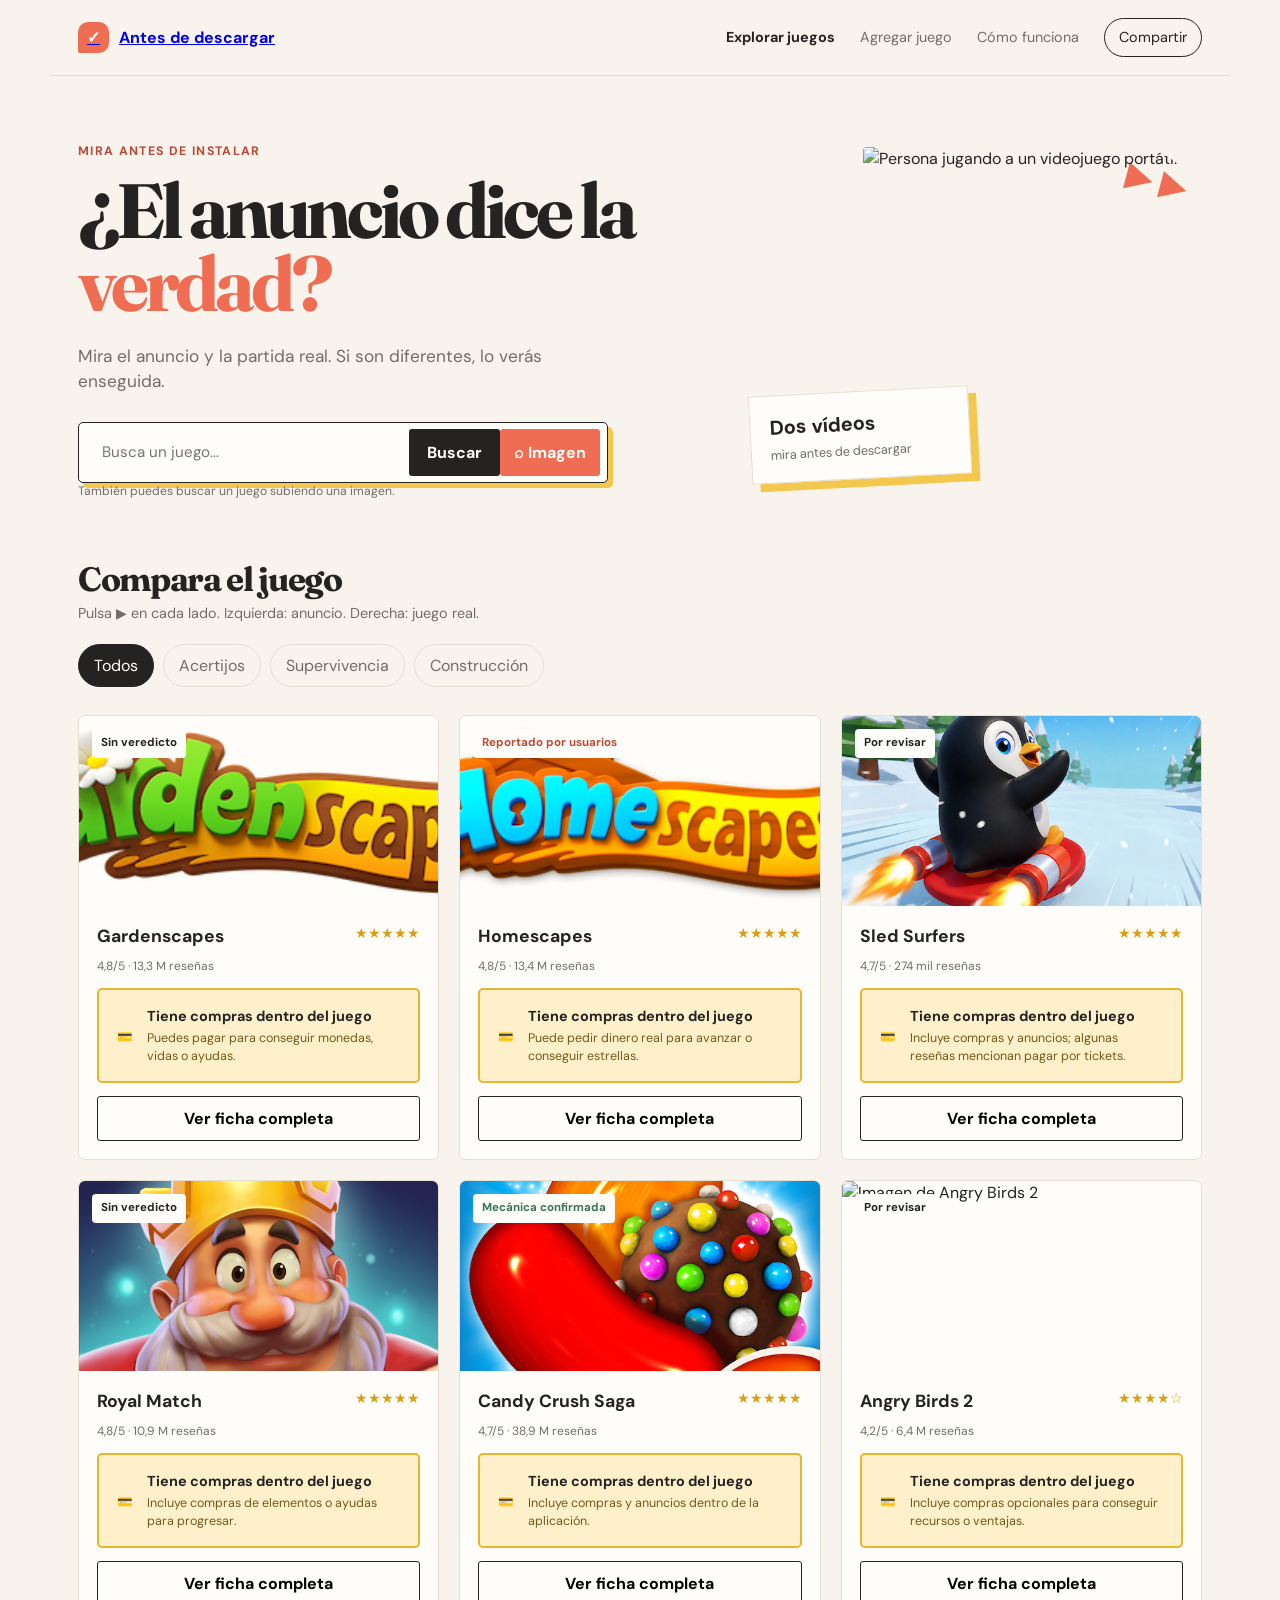
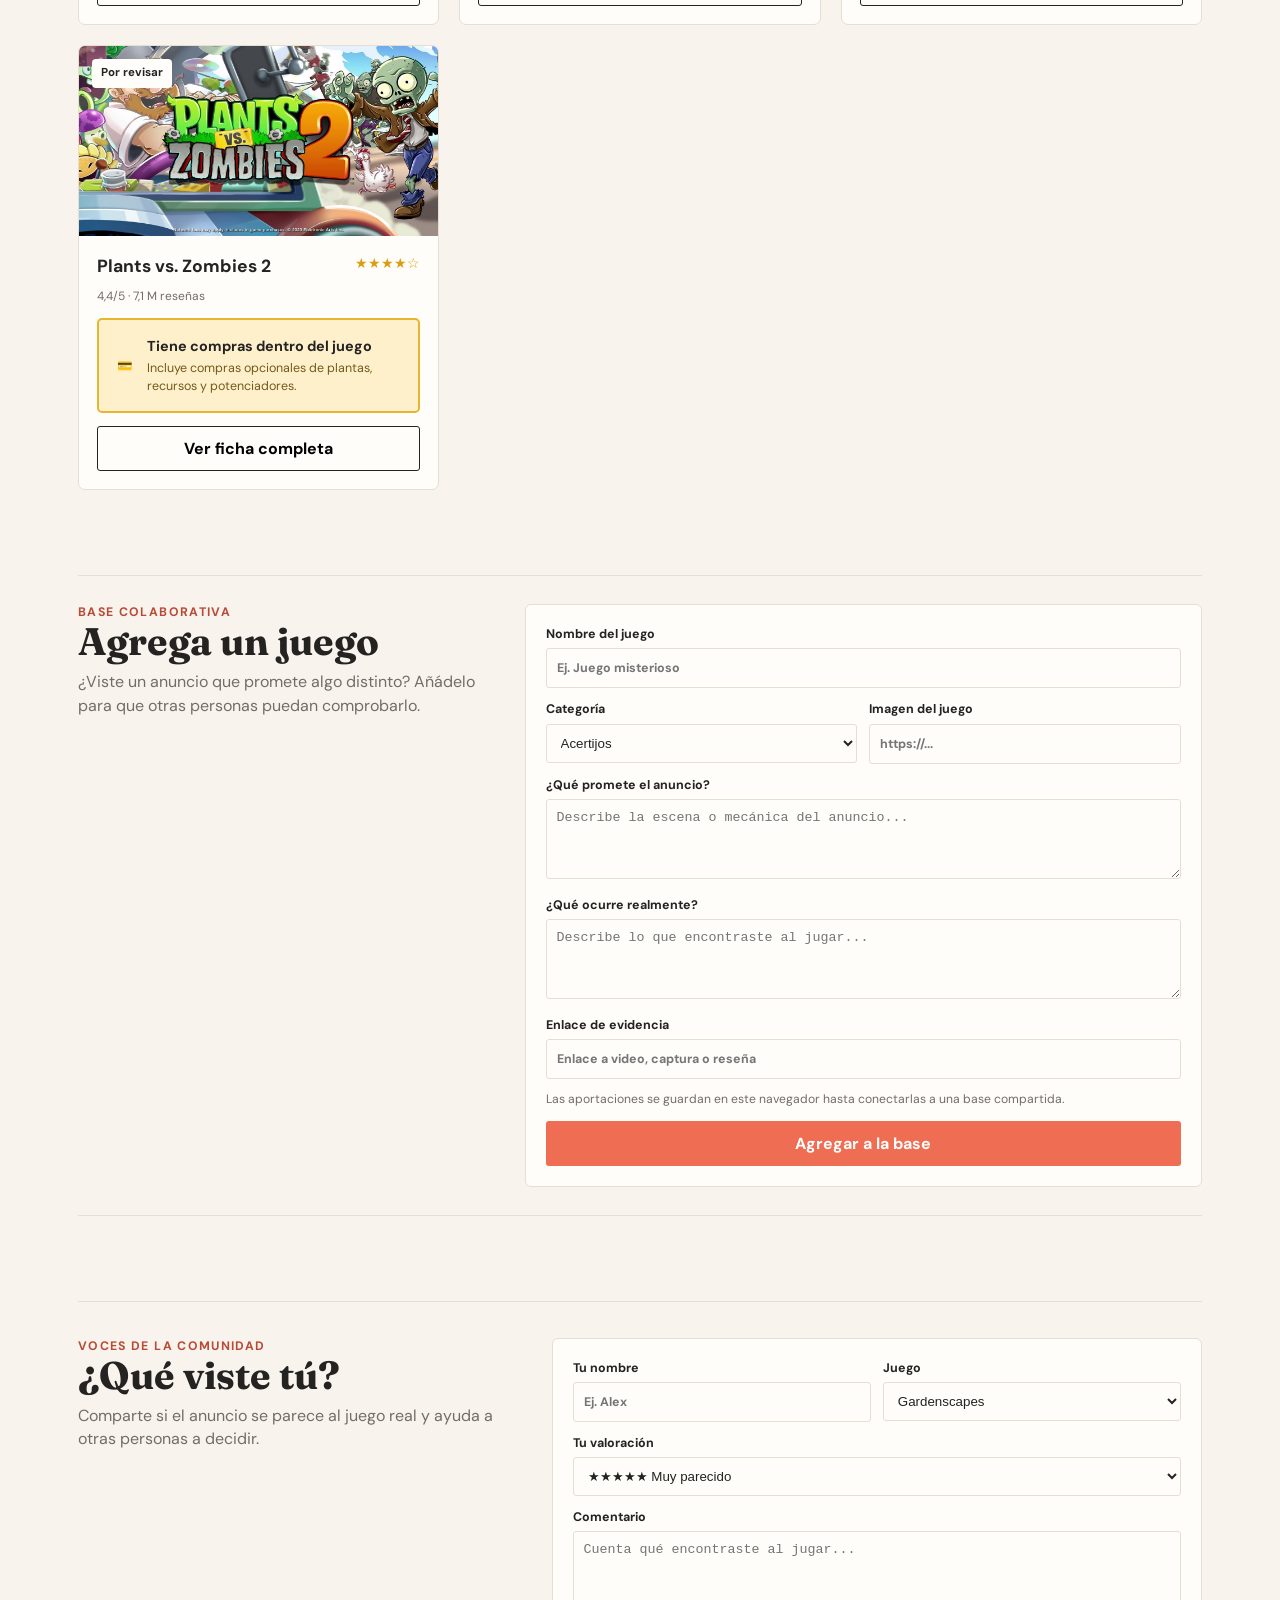
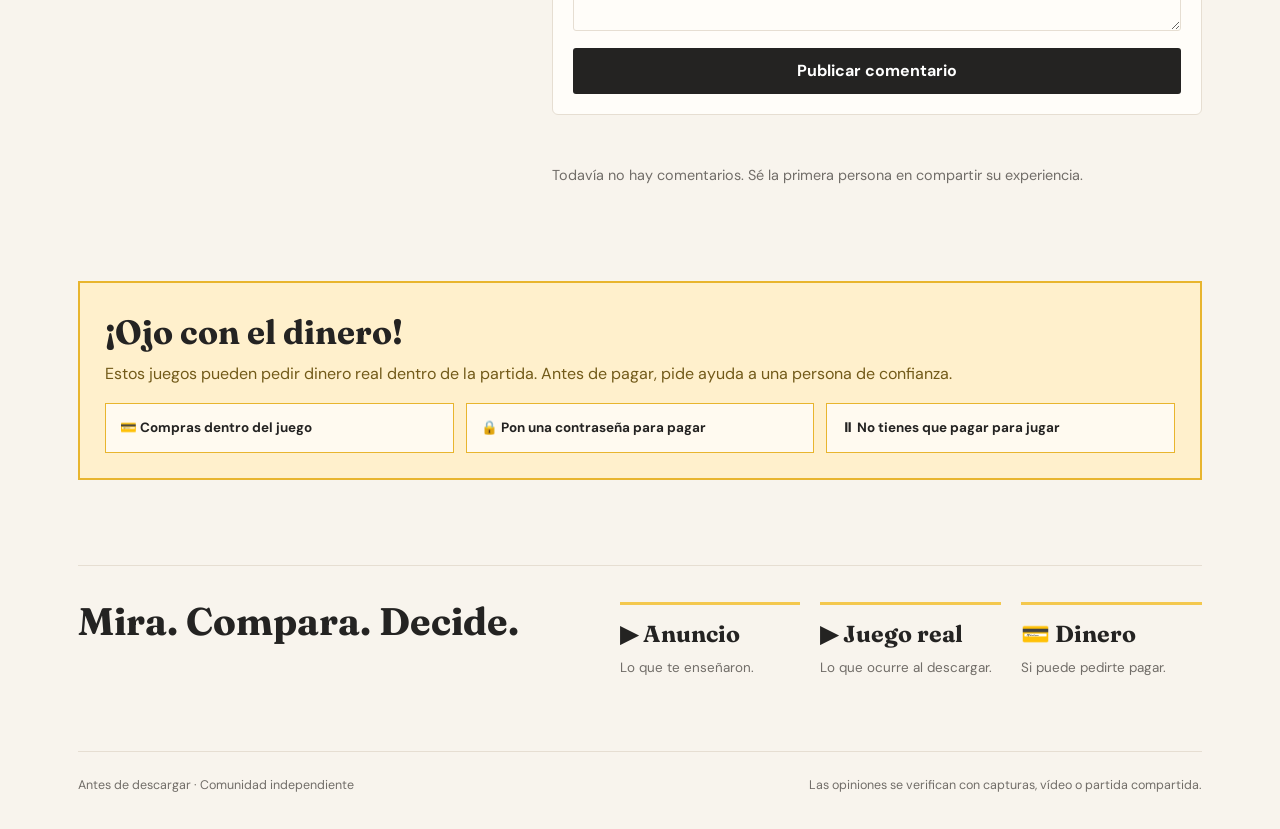
==== commit 0b742674: "actualizacion comentarios de la comunidad local, y permite buscar juegos mediante imágenes subidas. " ====
--- a/index.html
+++ b/index.html
@@ -10,26 +10,52 @@
 <style>
 :root{--ink:#242322;--muted:#716d68;--cream:#f8f4ed;--card:#fffdf9;--line:#e6ded2;--coral:#ee6d53;--coral-dark:#b84a37;--yellow:#f4c84e;--mint:#d9eee1;--lavender:#e4e3f5;box-sizing:border-box;font-family:"DM Sans",sans-serif}*{box-sizing:inherit}body{margin:0;background:var(--cream);color:var(--ink);line-height:1.45}button,input{font:inherit}button{cursor:pointer}.wrap{max-width:1180px;margin:auto;padding:0 28px}.top{height:76px;display:flex;align-items:center;justify-content:space-between;border-bottom:1px solid var(--line)}.logo{display:flex;align-items:center;gap:10px;font-weight:700}.logo-mark{width:31px;height:31px;border-radius:10px 10px 10px 2px;background:var(--coral);color:#fff;display:grid;place-items:center;font-weight:700}.nav{display:flex;gap:25px;align-items:center;color:var(--muted);font-size:.9rem}.nav a{color:inherit;text-decoration:none}.nav a:first-child{color:var(--ink);font-weight:700}.share{border:1px solid var(--ink);background:transparent;border-radius:30px;padding:8px 14px;color:var(--ink)}.hero{padding:67px 0 54px;display:grid;grid-template-columns:1.15fr .85fr;gap:60px;align-items:center}.kicker{color:var(--coral-dark);font-size:.77rem;font-weight:700;letter-spacing:.11em;text-transform:uppercase}.hero h1{font-family:Fraunces,serif;font-size:clamp(3rem,6vw,5.8rem);line-height:.95;letter-spacing:-.055em;max-width:700px;margin:14px 0 23px}.hero h1 em{font-style:normal;color:var(--coral)}.hero-copy{font-size:1.08rem;color:var(--muted);max-width:500px;margin:0 0 28px}.search{background:var(--card);border:1px solid var(--ink);display:flex;align-items:center;max-width:530px;padding:6px 7px 6px 17px;border-radius:5px;box-shadow:5px 5px 0 var(--yellow)}.search input{border:0;background:transparent;outline:0;min-width:0;flex:1;padding:11px 6px;font-size:.95rem}.search button{border:0;background:var(--ink);color:#fff;padding:12px 18px;border-radius:3px;font-weight:700}.hero-art{position:relative;min-height:350px}.hero-photo{width:75%;height:310px;object-fit:cover;border-radius:4px 70px 4px 70px;display:block;margin-left:auto;filter:saturate(.86)}.note{position:absolute;left:0;bottom:18px;width:220px;background:var(--card);padding:17px 19px;border:1px solid var(--line);box-shadow:8px 8px 0 var(--yellow);transform:rotate(-3deg)}.note b{font-size:1.25rem;display:block}.note span{font-size:.8rem;color:var(--muted)}.scribble{position:absolute;right:3%;top:8px;color:var(--coral);font-size:2.2rem;transform:rotate(15deg)}.section-head{display:flex;align-items:end;justify-content:space-between;margin-bottom:20px}.section-head h2{font-family:Fraunces,serif;font-size:2.1rem;letter-spacing:-.04em;margin:0}.section-head p{margin:0;color:var(--muted);font-size:.9rem}.chips{display:flex;gap:9px;flex-wrap:wrap;margin-bottom:28px}.chip{background:transparent;border:1px solid var(--line);color:var(--muted);border-radius:30px;padding:9px 15px}.chip.active,.chip:hover{background:var(--ink);border-color:var(--ink);color:#fff}.grid{display:grid;grid-template-columns:repeat(3,1fr);gap:20px}.game-card{background:var(--card);border:1px solid var(--line);border-radius:7px;overflow:hidden;transition:transform .2s,box-shadow .2s}.game-card:hover{transform:translateY(-4px);box-shadow:0 12px 24px rgba(76,57,35,.1)}.game-image{height:190px;position:relative;overflow:hidden}.game-image img{width:100%;height:100%;object-fit:cover;display:block}.status{position:absolute;top:13px;left:13px;background:var(--card);padding:6px 9px;font-size:.72rem;font-weight:700;border-radius:4px}.status.red{color:var(--coral-dark)}.status.green{color:#367356}.card-body{padding:18px}.card-title{display:flex;justify-content:space-between;gap:12px}.card-title h3{font-size:1.1rem;margin:0 0 3px}.stars{color:#d99f13;white-space:nowrap;font-size:.85rem}.rating{font-size:.75rem;color:var(--muted)}.promise{display:flex;gap:10px;padding:13px 0;margin:14px 0;border-top:1px solid var(--line);border-bottom:1px solid var(--line);font-size:.82rem}.promise strong{font-weight:500;color:var(--muted)}.promise span{font-weight:700}.review{font-size:.84rem;margin:0 0 15px}.review:before{content:"“";font-family:Fraunces,serif;color:var(--coral);font-size:1.5rem;vertical-align:-5px;margin-right:3px}.review-by{color:var(--muted);font-size:.72rem}.details{width:100%;border:1px solid var(--ink);background:transparent;padding:10px;border-radius:3px;margin-top:13px;font-weight:700}.details:hover{background:var(--ink);color:#fff}.empty{grid-column:1/-1;padding:38px;text-align:center;color:var(--muted);background:var(--card);border:1px dashed var(--line)}.how{display:grid;grid-template-columns:.9fr 1.1fr;gap:65px;margin:85px 0 65px;padding-top:36px;border-top:1px solid var(--line)}.how h2{font-family:Fraunces,serif;font-size:2.4rem;line-height:1;margin:0}.steps{display:grid;grid-template-columns:repeat(3,1fr);gap:20px}.step{border-top:3px solid var(--yellow);padding-top:12px}.step b{font-family:Fraunces,serif;font-size:1.45rem}.step p{color:var(--muted);font-size:.84rem;margin:8px 0}.footer{border-top:1px solid var(--line);padding:24px 0 35px;color:var(--muted);font-size:.78rem;display:flex;justify-content:space-between;gap:20px}.overlay{display:none;position:fixed;inset:0;background:rgba(36,35,34,.44);z-index:3;padding:20px;place-items:center}.overlay.open{display:grid}.modal{background:var(--card);max-width:520px;width:100%;padding:25px;border-radius:6px;box-shadow:12px 12px 0 var(--yellow)}.modal h2{font-family:Fraunces,serif;font-size:2rem;margin:0 0 12px}.modal p{color:var(--muted);font-size:.9rem}.close{float:right;border:0;background:transparent;font-size:1.5rem}.toast{position:fixed;right:22px;bottom:22px;background:var(--ink);color:#fff;padding:13px 17px;border-radius:4px;display:none;font-size:.84rem}.toast.show{display:block}@media(max-width:850px){.hero{grid-template-columns:1fr;gap:28px;padding-top:45px}.hero-art{min-height:260px}.hero-photo{height:240px;width:82%}.grid{grid-template-columns:repeat(2,1fr)}.how{grid-template-columns:1fr;gap:28px;margin-top:60px}}@media(max-width:600px){.wrap{padding:0 18px}.top{height:66px}.nav a{display:none}.share{padding:7px 11px}.hero h1{font-size:3.2rem}.hero-photo{width:88%;height:210px}.note{width:190px;padding:13px}.grid{grid-template-columns:1fr}.section-head{display:block}.section-head p{margin-top:7px}.steps{grid-template-columns:1fr}.footer{display:block}.footer span{display:block;margin-top:7px}}
 .video-grid{display:grid;grid-template-columns:1fr 1fr;gap:10px;margin:15px 0}.video-link{display:block;position:relative;aspect-ratio:16/10;overflow:hidden;background:var(--ink);border-radius:4px;text-decoration:none;color:#fff}.video-link iframe{width:100%;height:100%;display:block;border:0}.video-missing{height:100%;display:grid;place-items:center;text-align:center;padding:20px;color:#fff;font-size:.8rem}.video-label{position:absolute;top:9px;left:9px;background:var(--card);color:var(--ink);padding:5px 7px;font-size:.68rem;font-weight:700;z-index:1}.play{position:absolute;inset:0;display:grid;place-items:center;font-size:2rem}.purchase-warning{display:flex;align-items:center;gap:14px;background:#fff0cc;border:2px solid #e8b52e;padding:16px 18px;margin-top:12px;border-radius:5px}.purchase-icon{font-size:1.7rem}.purchase-warning b{display:block;font-size:.9rem}.purchase-warning span{display:block;color:#725a19;font-size:.78rem;margin-top:2px}.money-section{margin:65px 0 20px;background:#fff0cc;border:2px solid #e8b52e;padding:25px}.money-section h2{font-family:Fraunces,serif;font-size:2.1rem;margin:0 0 5px}.money-section p{color:#725a19;margin:0}.money-list{display:grid;grid-template-columns:repeat(3,1fr);gap:12px;margin-top:18px}.money-item{background:#fffaf0;padding:14px;border:1px solid #e8b52e;font-weight:700;font-size:.84rem}.simple-guide{font-size:1.08rem;color:var(--ink);max-width:700px}@media(max-width:700px){.video-grid{grid-template-columns:1fr}.money-list{grid-template-columns:1fr}}
+.overlay{overflow-y:auto}
+.modal{max-width:920px;max-height:calc(100vh - 40px);overflow-y:auto;padding:30px}
+.modal h2{font-size:2.35rem;margin-bottom:14px}
+.modal .video-grid{gap:14px;margin:18px 0}
+.modal .video-link{aspect-ratio:16/9}
+@media(max-width:600px){.overlay{padding:10px}.modal{max-height:calc(100vh - 20px);padding:22px 18px}.modal h2{font-size:2rem}.modal .video-grid{grid-template-columns:1fr;gap:12px}}
+.community{margin:85px 0 20px;padding-top:36px;border-top:1px solid var(--line)}.community-layout{display:grid;grid-template-columns:.8fr 1.2fr;gap:40px;align-items:start}.community h2{font-family:Fraunces,serif;font-size:2.4rem;line-height:1;margin:0 0 10px}.community-intro{color:var(--muted);margin:0}.comment-form{display:grid;gap:12px;background:var(--card);border:1px solid var(--line);padding:20px;border-radius:6px}.form-row{display:grid;grid-template-columns:1fr 1fr;gap:12px}.comment-form label{font-size:.78rem;font-weight:700}.comment-form input,.comment-form select,.comment-form textarea{width:100%;margin-top:5px;border:1px solid var(--line);background:#fffdf9;padding:10px;border-radius:3px;color:var(--ink)}.comment-form textarea{min-height:100px;resize:vertical}.comment-form button{border:0;background:var(--ink);color:#fff;padding:11px 16px;border-radius:3px;font-weight:700}.comment-form button:hover{background:var(--coral-dark)}.comments-list{display:grid;gap:12px;margin-top:20px}.comment{background:var(--card);border-left:3px solid var(--yellow);padding:15px 17px}.comment-head{display:flex;justify-content:space-between;gap:12px;font-size:.8rem}.comment-head strong{font-size:.9rem}.comment-date{color:var(--muted)}.comment-stars{color:#d99f13;margin:5px 0}.comment p{margin:0;font-size:.88rem}.comments-empty{color:var(--muted);font-size:.9rem;padding:16px 0}@media(max-width:700px){.community-layout{grid-template-columns:1fr;gap:24px}.form-row{grid-template-columns:1fr}}
+.game-card{cursor:pointer}.game-card:focus-visible{outline:3px solid var(--coral);outline-offset:3px}
+.image-search{display:grid;gap:10px}.image-search input{padding:8px 0}.image-preview{display:none;max-width:180px;max-height:120px;object-fit:cover;border:1px solid var(--line);border-radius:3px}.image-preview.visible{display:block}.image-match{display:none;background:var(--mint);padding:10px 12px;border-radius:3px;font-size:.85rem}.image-match.visible{display:block}.image-match strong{display:block}.image-search-note{color:var(--muted);font-size:.76rem;margin:0}
+.image-search-trigger{border:0;background:var(--coral);color:#fff;padding:12px 14px;border-radius:3px;font-weight:700;white-space:nowrap}.image-search-trigger input{display:none}.search .image-search-trigger{cursor:pointer}
+.contribute{margin:85px 0 20px;padding:28px 0;border-top:1px solid var(--line);border-bottom:1px solid var(--line)}.contribute-layout{display:grid;grid-template-columns:.75fr 1.25fr;gap:40px;align-items:start}.contribute h2{font-family:Fraunces,serif;font-size:2.4rem;line-height:1;margin:0 0 10px}.contribute-copy{color:var(--muted);margin:0}.contribute-form{display:grid;gap:12px;background:var(--card);border:1px solid var(--line);padding:20px;border-radius:6px}.contribute-form label{font-size:.78rem;font-weight:700}.contribute-form input,.contribute-form select,.contribute-form textarea{width:100%;margin-top:5px;border:1px solid var(--line);background:#fffdf9;padding:10px;border-radius:3px;color:var(--ink)}.contribute-form textarea{min-height:80px;resize:vertical}.contribute-form button{border:0;background:var(--coral);color:#fff;padding:11px 16px;border-radius:3px;font-weight:700}.contribute-form button:hover{background:var(--coral-dark)}.contribute-note{color:var(--muted);font-size:.76rem;margin:0}.user-game .status{color:var(--coral-dark)}.game-image-placeholder{width:100%;height:100%;display:grid;place-items:center;background:var(--mint);font-family:Fraunces,serif;font-size:3rem;color:var(--ink)}@media(max-width:700px){.contribute-layout{grid-template-columns:1fr;gap:24px}}
 </style>
 </head>
 <body>
-<header class="top wrap"><a class="logo" href="."><span class="logo-mark">✓</span> Antes de descargar</a><nav class="nav"><a href="#juegos">Explorar juegos</a><a href="#como-funciona">Cómo funciona</a><button class="share" id="share">Compartir</button></nav></header>
+<header class="top wrap"><a class="logo" href="."><span class="logo-mark">✓</span> Antes de descargar</a><nav class="nav"><a href="#juegos">Explorar juegos</a><a href="#agregar-juego">Agregar juego</a><a href="#como-funciona">Cómo funciona</a><button class="share" id="share">Compartir</button></nav></header>
 <main class="wrap">
-  <section class="hero"><div><div class="kicker">Mira antes de instalar</div><h1>¿El anuncio dice la <em>verdad?</em></h1><p class="hero-copy">Mira el anuncio y la partida real. Si son diferentes, lo verás enseguida.</p><form class="search" id="search-form"><input id="search" type="search" placeholder="Busca un juego..." aria-label="Busca un juego"><button type="submit">Buscar</button></form></div><div class="hero-art"><span class="scribble">▶ ▶</span><img class="hero-photo" src="https://images.unsplash.com/photo-1550745165-9bc0b252726f?auto=format&fit=crop&w=900&q=85" alt="Persona jugando a un videojuego portátil"><div class="note"><b>Dos vídeos</b><span>mira antes de descargar</span></div></div></section>
+  <section class="hero"><div><div class="kicker">Mira antes de instalar</div><h1>¿El anuncio dice la <em>verdad?</em></h1><p class="hero-copy">Mira el anuncio y la partida real. Si son diferentes, lo verás enseguida.</p><form class="search" id="search-form"><input id="search" type="search" placeholder="Busca un juego..." aria-label="Busca un juego"><button type="submit">Buscar</button><label class="image-search-trigger" for="game-image-search" title="Buscar juego por imagen">⌕ Imagen<input id="game-image-search" type="file" accept="image/*"></label></form><p class="image-search-note">También puedes buscar un juego subiendo una imagen.</p><div class="image-match" id="game-image-match"></div></div><div class="hero-art"><span class="scribble">▶ ▶</span><img class="hero-photo" src="https://images.unsplash.com/photo-1550745165-9bc0b252726f?auto=format&fit=crop&w=900&q=85" alt="Persona jugando a un videojuego portátil"><div class="note"><b>Dos vídeos</b><span>mira antes de descargar</span></div></div></section>
   <section id="juegos"><div class="section-head"><div><h2>Compara el juego</h2><p class="simple-guide">Pulsa ▶ en cada lado. Izquierda: anuncio. Derecha: juego real.</p></div></div><div class="chips" aria-label="Filtrar juegos"><button class="chip active" data-category="all">Todos</button><button class="chip" data-category="puzzle">Acertijos</button><button class="chip" data-category="supervivencia">Supervivencia</button><button class="chip" data-category="ciudad">Construcción</button></div><div class="grid" id="games"></div></section>
+  <section class="contribute" id="agregar-juego"><div class="contribute-layout"><div><div class="kicker">Base colaborativa</div><h2>Agrega un juego</h2><p class="contribute-copy">¿Viste un anuncio que promete algo distinto? Añádelo para que otras personas puedan comprobarlo.</p></div><form class="contribute-form" id="contribute-form"><label>Nombre del juego<input id="new-game-name" required maxlength="80" placeholder="Ej. Juego misterioso"></label><div class="form-row"><label>Categoría<select id="new-game-category"><option value="puzzle">Acertijos</option><option value="supervivencia">Supervivencia</option><option value="ciudad">Construcción</option></select></label><label>Imagen del juego<input id="new-game-image" type="url" placeholder="https://..."></label></div><label>¿Qué promete el anuncio?<textarea id="new-game-promised" required maxlength="240" placeholder="Describe la escena o mecánica del anuncio..."></textarea></label><label>¿Qué ocurre realmente?<textarea id="new-game-real" required maxlength="240" placeholder="Describe lo que encontraste al jugar..."></textarea></label><label>Enlace de evidencia<input id="new-game-source" type="url" placeholder="Enlace a video, captura o reseña"></label><p class="contribute-note">Las aportaciones se guardan en este navegador hasta conectarlas a una base compartida.</p><button type="submit">Agregar a la base</button></form></div></section>
+  <section class="community" id="comunidad"><div class="community-layout"><div><div class="kicker">Voces de la comunidad</div><h2>¿Qué viste tú?</h2><p class="community-intro">Comparte si el anuncio se parece al juego real y ayuda a otras personas a decidir.</p></div><div><form class="comment-form" id="comment-form"><div class="form-row"><label>Tu nombre<input id="comment-name" required maxlength="40" placeholder="Ej. Alex"></label><label>Juego<select id="comment-game" required></select></label></div><label>Tu valoración<select id="comment-rating" required><option value="5">★★★★★ Muy parecido</option><option value="4">★★★★ Bastante parecido</option><option value="3">★★★ Más o menos</option><option value="2">★★ Poco parecido</option><option value="1">★ Nada parecido</option></select></label><label>Comentario<textarea id="comment-text" required maxlength="500" placeholder="Cuenta qué encontraste al jugar..."></textarea></label><button type="submit">Publicar comentario</button></form><div class="comments-list" id="comments-list"></div></div></div></section>
   <section class="money-section" id="compras"><h2>¡Ojo con el dinero!</h2><p>Estos juegos pueden pedir dinero real dentro de la partida. Antes de pagar, pide ayuda a una persona de confianza.</p><div class="money-list"><div class="money-item">💳 Compras dentro del juego</div><div class="money-item">🔒 Pon una contraseña para pagar</div><div class="money-item">⏸ No tienes que pagar para jugar</div></div></section>
   <section class="how" id="como-funciona"><h2>Mira. Compara. Decide.</h2><div class="steps"><div class="step"><b>▶ Anuncio</b><p>Lo que te enseñaron.</p></div><div class="step"><b>▶ Juego real</b><p>Lo que ocurre al descargar.</p></div><div class="step"><b>💳 Dinero</b><p>Si puede pedirte pagar.</p></div></div></section>
   <footer class="footer"><span>Antes de descargar · Comunidad independiente</span><span>Las opiniones se verifican con capturas, vídeo o partida compartida.</span></footer>
 </main>
 <div class="overlay" id="overlay"><article class="modal"><button class="close" id="close" aria-label="Cerrar">×</button><div id="modal-content"></div></article></div><div class="toast" id="toast" role="status"></div>
 <script src="data/games.js"></script><script>
-const games = window.gameDatabase;
+const submittedGamesKey='community-games';
+function getSubmittedGames(){try{return JSON.parse(localStorage.getItem(submittedGamesKey)||'[]')}catch{return[]}}
+let games=[...window.gameDatabase,...getSubmittedGames()];
 const gamesEl=document.querySelector('#games');
+const commentsKey='community-comments';
+const commentsList=document.querySelector('#comments-list');
+function escapeHtml(value){return value.replace(/[&<>'"]/g,char=>({'&':'&amp;','<':'&lt;','>':'&gt;',"'":'&#39;','"':'&quot;'}[char]))}
+function getComments(){try{return JSON.parse(localStorage.getItem(commentsKey)||'[]')}catch{return[]}}
+function renderComments(){const comments=getComments();commentsList.innerHTML=comments.length?comments.map(comment=>`<article class="comment"><div class="comment-head"><strong>${escapeHtml(comment.name)} · ${escapeHtml(comment.game)}</strong><span class="comment-date">${escapeHtml(comment.date)}</span></div><div class="comment-stars" aria-label="${comment.rating} de 5 estrellas">${'★'.repeat(comment.rating)}${'☆'.repeat(5-comment.rating)}</div><p>${escapeHtml(comment.text)}</p></article>`).join(''):'<p class="comments-empty">Todavía no hay comentarios. Sé la primera persona en compartir su experiencia.</p>'}
 function videoFrame(g,type,label){const id=g.videos?.[type];return id?`<div class="video-link"><iframe src="https://www.youtube.com/embed/${id}?rel=0" title="${label} de ${g.name}" loading="lazy" allow="autoplay; encrypted-media" allowfullscreen></iframe><span class="video-label">${label}</span></div>`:`<div class="video-link"><div class="video-missing">${label}<br>Vídeo pendiente de verificar</div></div>`}
-function render(list=games){gamesEl.innerHTML=list.length?list.map(g=>`<article class="game-card"><div class="game-image"><img src="${g.image}" alt="Imagen de ${g.name}" loading="lazy"><span class="status ${g.statusClass}">${g.status}</span></div><div class="card-body"><div class="card-title"><div><h3>${g.name}</h3><span class="rating">${g.score}/5 · ${g.reviews}</span></div><span class="stars" aria-label="${g.score} de 5 estrellas">${g.stars}</span></div><div class="video-grid">${videoFrame(g,'ad','ANUNCIO')}${videoFrame(g,'gameplay','JUEGO REAL')}</div><div class="purchase-warning"><span class="purchase-icon">💳</span><div><b>${g.purchases.label}</b><span>${g.purchases.note}</span></div></div><button class="details" data-index="${games.indexOf(g)}">Ver ficha completa</button></div></article>`).join(''):'<p class="empty">No hemos encontrado ese juego todavía. Prueba con otro nombre.</p>';document.querySelectorAll('.details').forEach(b=>b.addEventListener('click',()=>openModal(games[b.dataset.index])))}
+function render(list=games){gamesEl.innerHTML=list.length?list.map(g=>`<article class="game-card${g.userSubmitted?' user-game':''}" data-index="${games.indexOf(g)}" tabindex="0"><div class="game-image">${gameImage(g)}<span class="status ${g.statusClass}">${g.status}</span></div><div class="card-body"><div class="card-title"><div><h3>${escapeHtml(g.name)}</h3><span class="rating">${g.score}/5 · ${g.reviews}</span></div><span class="stars" aria-label="${g.score} de 5 estrellas">${g.stars}</span></div><div class="purchase-warning"><span class="purchase-icon">💳</span><div><b>${g.purchases.label}</b><span>${g.purchases.note}</span></div></div><button class="details" data-index="${games.indexOf(g)}">Ver ficha completa</button></div></article>`).join(''):'<p class="empty">No hemos encontrado ese juego todavía. Prueba con otro nombre.</p>'}
 function openModal(g){document.querySelector('#modal-content').innerHTML=`<div class="kicker">Ficha verificada</div><h2>${g.name}</h2><div class="video-grid">${videoFrame(g,'ad','ANUNCIO')}${videoFrame(g,'gameplay','JUEGO REAL')}</div><div class="purchase-warning"><span class="purchase-icon">💳</span><div><b>${g.purchases.label}</b><span>${g.purchases.note}</span></div></div><p class="review-by">${g.by} · Desarrollador: ${g.developer}</p><p class="review-by">Google Play: ${g.googlePlay.rating}/5 · ${g.googlePlay.downloads} descargas · ${g.googlePlay.reviews.toLocaleString('es-ES')} reseñas</p><p><a href="${g.googlePlay.url}" target="_blank" rel="noreferrer">Abrir Google Play</a> · <a href="${g.appStore.url}" target="_blank" rel="noreferrer">Abrir App Store</a></p><p class="review-by">${g.evidence}</p>`;document.querySelector('#overlay').classList.add('open')}
-document.querySelectorAll('[data-category]').forEach(b=>b.addEventListener('click',()=>{document.querySelectorAll('.chip').forEach(c=>c.classList.remove('active'));b.classList.add('active');render(b.dataset.category==='all'?games:games.filter(g=>g.category===b.dataset.category))}));
-document.querySelector('#search-form').addEventListener('submit',e=>{e.preventDefault();const q=document.querySelector('#search').value.toLowerCase().trim();render(games.filter(g=>(g.name+g.promised+g.real).toLowerCase().includes(q)));document.querySelector('#juegos').scrollIntoView({behavior:'smooth'})});document.querySelector('#close').addEventListener('click',()=>document.querySelector('#overlay').classList.remove('open'));document.querySelector('#overlay').addEventListener('click',e=>{if(e.target.id==='overlay')e.currentTarget.classList.remove('open')});document.querySelector('#share').addEventListener('click',()=>{navigator.clipboard?.writeText(location.href);const t=document.querySelector('#toast');t.textContent='Enlace copiado para compartir';t.classList.add('show');setTimeout(()=>t.classList.remove('show'),2200)});render();
+gamesEl.addEventListener('click',e=>{const card=e.target.closest('.game-card');if(card)openModal(games[card.dataset.index])});gamesEl.addEventListener('keydown',e=>{if((e.key==='Enter'||e.key===' ')&&e.target.classList.contains('game-card')){e.preventDefault();openModal(games[e.target.dataset.index])}});document.querySelectorAll('[data-category]').forEach(b=>b.addEventListener('click',()=>{document.querySelectorAll('.chip').forEach(c=>c.classList.remove('active'));b.classList.add('active');render(b.dataset.category==='all'?games:games.filter(g=>g.category===b.dataset.category))}));
+async function recognizeGameImage(file){const objectUrl=URL.createObjectURL(file);const status=document.querySelector('#game-image-match');status.textContent='Buscando el juego más parecido...';status.classList.add('visible');const filename=file.name.toLowerCase();const filenameMatch=games.find(game=>filename.includes(game.id)||filename.includes(game.name.toLowerCase().replaceAll(' ','-')));let match=filenameMatch;if(!match){const uploaded=await loadImage(objectUrl);const uploadedVector=imageVector(uploaded);const candidates=await Promise.all(games.filter(game=>game.image?.startsWith('assets/')).map(async game=>({game,score:vectorSimilarity(uploadedVector,imageVector(await loadImage(game.image)))})));match=candidates.sort((first,second)=>second.score-first.score)[0]?.game}if(!match)throw new Error('No match');status.innerHTML=`Juego encontrado: <strong>${escapeHtml(match.name)}</strong>`;render([match]);document.querySelector('#juegos').scrollIntoView({behavior:'smooth'});URL.revokeObjectURL(objectUrl)}
+document.querySelector('#search-form').addEventListener('submit',e=>{e.preventDefault();const q=document.querySelector('#search').value.toLowerCase().trim();render(games.filter(g=>(g.name+g.promised+g.real).toLowerCase().includes(q)));document.querySelector('#juegos').scrollIntoView({behavior:'smooth'})});document.querySelector('#game-image-search').addEventListener('change',e=>{const file=e.target.files[0];if(file)recognizeGameImage(file).catch(()=>{const status=document.querySelector('#game-image-match');status.textContent='No hemos podido reconocer esa imagen. Prueba con otra portada.';status.classList.add('visible')})});document.querySelector('#close').addEventListener('click',()=>document.querySelector('#overlay').classList.remove('open'));document.querySelector('#overlay').addEventListener('click',e=>{if(e.target.id==='overlay')e.currentTarget.classList.remove('open')});document.querySelector('#share').addEventListener('click',()=>{navigator.clipboard?.writeText(location.href);const t=document.querySelector('#toast');t.textContent='Enlace copiado para compartir';t.classList.add('show');setTimeout(()=>t.classList.remove('show'),2200)});render();
+document.querySelector('#contribute-form').addEventListener('submit',e=>{e.preventDefault();const name=document.querySelector('#new-game-name').value.trim();const source=document.querySelector('#new-game-source').value.trim();const submitted={id:`community-${Date.now()}`,name,category:document.querySelector('#new-game-category').value,image:document.querySelector('#new-game-image').value.trim(),status:'Aportación comunitaria',statusClass:'red',score:'Sin valorar',reviews:'Aporte comunitario',promised:document.querySelector('#new-game-promised').value.trim(),real:document.querySelector('#new-game-real').value.trim(),stars:'☆☆☆☆☆',review:'Aporte pendiente de revisión por la comunidad.',by:'Aportación comunitaria',developer:'Comunidad',googlePlay:{rating:0,reviews:0,downloads:'Pendiente',url:source||'#'},appStore:{url:'#'},evidence:source||'Sin enlace de evidencia todavía.',purchases:{enabled:false,label:'Información pendiente',note:'La comunidad todavía debe confirmar si tiene compras dentro del juego.'},videos:{ad:null,gameplay:null},userSubmitted:true};if(!name||!submitted.promised||!submitted.real)return;games.push(submitted);localStorage.setItem(submittedGamesKey,JSON.stringify(getSubmittedGames().concat(submitted)));e.target.reset();render();document.querySelector('#juegos').scrollIntoView({behavior:'smooth'});});const commentGame=document.querySelector('#comment-game');games.forEach(game=>{commentGame.insertAdjacentHTML('beforeend',`<option value="${game.id}">${escapeHtml(game.name)}</option>`)});document.querySelector('#comment-form').addEventListener('submit',e=>{e.preventDefault();const game=games.find(item=>item.id===commentGame.value);const comment={name:document.querySelector('#comment-name').value.trim(),game:game.name,rating:Number(document.querySelector('#comment-rating').value),text:document.querySelector('#comment-text').value.trim(),date:new Date().toLocaleDateString('es-ES')};if(!comment.name||!comment.text)return;localStorage.setItem(commentsKey,JSON.stringify([comment,...getComments()]));e.target.reset();renderComments()});renderComments();
+function imageVector(source){const canvas=document.createElement('canvas');canvas.width=16;canvas.height=16;const context=canvas.getContext('2d');context.drawImage(source,0,0,16,16);const pixels=context.getImageData(0,0,16,16).data;const vector=new Array(64).fill(0);for(let i=0;i<pixels.length;i+=4){const red=Math.floor(pixels[i]/64);const green=Math.floor(pixels[i+1]/64);const blue=Math.floor(pixels[i+2]/64);vector[red*16+green*4+blue]++}return vector.map(value=>value/256)}
+function vectorSimilarity(first,second){let dot=0;let firstLength=0;let secondLength=0;first.forEach((value,index)=>{dot+=value*second[index];firstLength+=value*value;secondLength+=second[index]*second[index]});return dot/(Math.sqrt(firstLength)*Math.sqrt(secondLength)||1)}
+function loadImage(source){return new Promise((resolve,reject)=>{const image=new Image();image.onload=()=>resolve(image);image.onerror=reject;image.src=source})}
+function gameImage(game){return game.image?`<img src="${game.image}" alt="Imagen de ${escapeHtml(game.name)}" loading="lazy">`:`<div class="game-image-placeholder" aria-label="Sin imagen">${escapeHtml(game.name.slice(0,2).toUpperCase())}</div>`}
 </script>
 </body>
 </html>
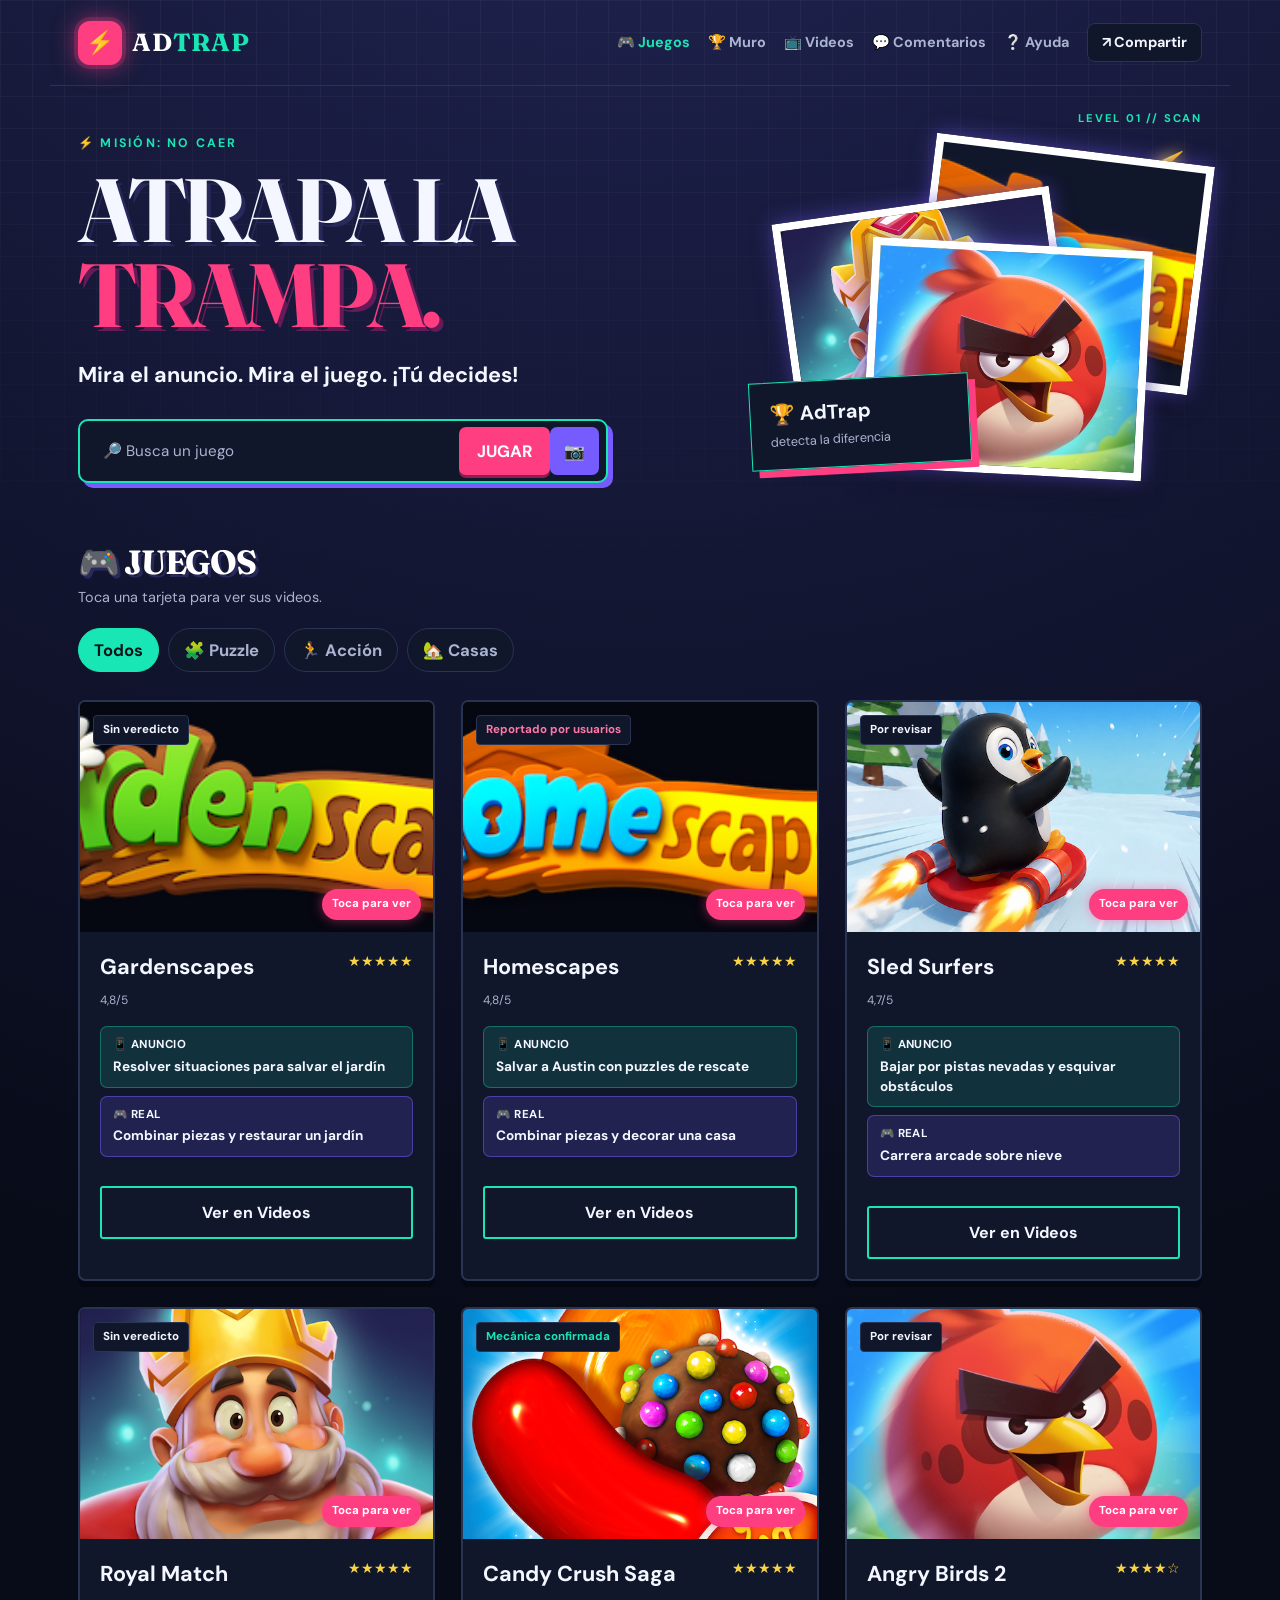
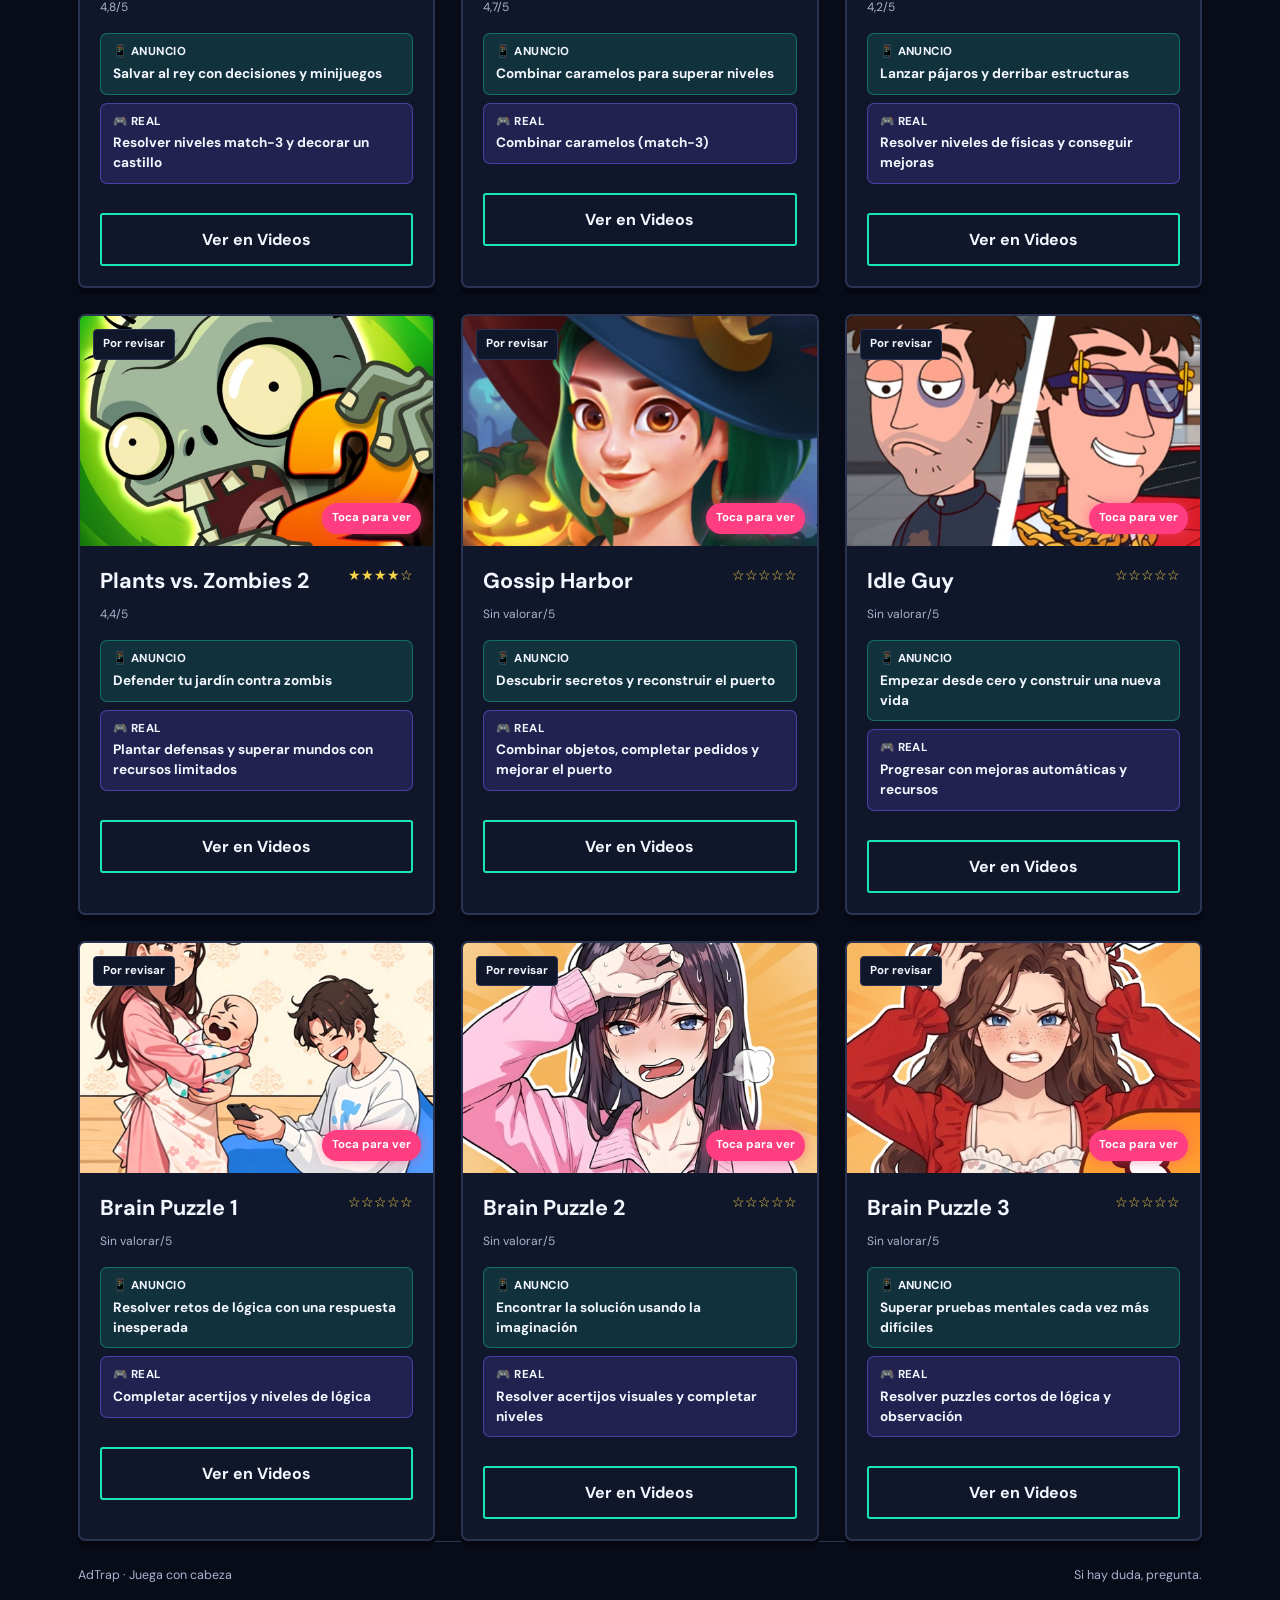
==== commit 46695884: "Add AdTrap catalog and backend El proyecto pasa a llamarse AdTrap e incluye datos de juegos ampliado" ====
--- a/index.html
+++ b/index.html
@@ -3,59 +3,21 @@
 <head>
 <meta charset="utf-8">
 <meta name="viewport" content="width=device-width, initial-scale=1">
-<title>Antes de descargar | Juegos como los del anuncio</title>
+<meta name="description" content="AdTrap: descubre si el anuncio de un juego se parece al juego real.">
+<title>AdTrap | Juegos</title>
 <link rel="preconnect" href="https://fonts.googleapis.com">
 <link rel="preconnect" href="https://fonts.gstatic.com" crossorigin>
 <link href="https://fonts.googleapis.com/css2?family=DM+Sans:wght@400;500;700&family=Fraunces:opsz,wght@9..144,600;9..144,700&display=swap" rel="stylesheet">
-<style>
-:root{--ink:#242322;--muted:#716d68;--cream:#f8f4ed;--card:#fffdf9;--line:#e6ded2;--coral:#ee6d53;--coral-dark:#b84a37;--yellow:#f4c84e;--mint:#d9eee1;--lavender:#e4e3f5;box-sizing:border-box;font-family:"DM Sans",sans-serif}*{box-sizing:inherit}body{margin:0;background:var(--cream);color:var(--ink);line-height:1.45}button,input{font:inherit}button{cursor:pointer}.wrap{max-width:1180px;margin:auto;padding:0 28px}.top{height:76px;display:flex;align-items:center;justify-content:space-between;border-bottom:1px solid var(--line)}.logo{display:flex;align-items:center;gap:10px;font-weight:700}.logo-mark{width:31px;height:31px;border-radius:10px 10px 10px 2px;background:var(--coral);color:#fff;display:grid;place-items:center;font-weight:700}.nav{display:flex;gap:25px;align-items:center;color:var(--muted);font-size:.9rem}.nav a{color:inherit;text-decoration:none}.nav a:first-child{color:var(--ink);font-weight:700}.share{border:1px solid var(--ink);background:transparent;border-radius:30px;padding:8px 14px;color:var(--ink)}.hero{padding:67px 0 54px;display:grid;grid-template-columns:1.15fr .85fr;gap:60px;align-items:center}.kicker{color:var(--coral-dark);font-size:.77rem;font-weight:700;letter-spacing:.11em;text-transform:uppercase}.hero h1{font-family:Fraunces,serif;font-size:clamp(3rem,6vw,5.8rem);line-height:.95;letter-spacing:-.055em;max-width:700px;margin:14px 0 23px}.hero h1 em{font-style:normal;color:var(--coral)}.hero-copy{font-size:1.08rem;color:var(--muted);max-width:500px;margin:0 0 28px}.search{background:var(--card);border:1px solid var(--ink);display:flex;align-items:center;max-width:530px;padding:6px 7px 6px 17px;border-radius:5px;box-shadow:5px 5px 0 var(--yellow)}.search input{border:0;background:transparent;outline:0;min-width:0;flex:1;padding:11px 6px;font-size:.95rem}.search button{border:0;background:var(--ink);color:#fff;padding:12px 18px;border-radius:3px;font-weight:700}.hero-art{position:relative;min-height:350px}.hero-photo{width:75%;height:310px;object-fit:cover;border-radius:4px 70px 4px 70px;display:block;margin-left:auto;filter:saturate(.86)}.note{position:absolute;left:0;bottom:18px;width:220px;background:var(--card);padding:17px 19px;border:1px solid var(--line);box-shadow:8px 8px 0 var(--yellow);transform:rotate(-3deg)}.note b{font-size:1.25rem;display:block}.note span{font-size:.8rem;color:var(--muted)}.scribble{position:absolute;right:3%;top:8px;color:var(--coral);font-size:2.2rem;transform:rotate(15deg)}.section-head{display:flex;align-items:end;justify-content:space-between;margin-bottom:20px}.section-head h2{font-family:Fraunces,serif;font-size:2.1rem;letter-spacing:-.04em;margin:0}.section-head p{margin:0;color:var(--muted);font-size:.9rem}.chips{display:flex;gap:9px;flex-wrap:wrap;margin-bottom:28px}.chip{background:transparent;border:1px solid var(--line);color:var(--muted);border-radius:30px;padding:9px 15px}.chip.active,.chip:hover{background:var(--ink);border-color:var(--ink);color:#fff}.grid{display:grid;grid-template-columns:repeat(3,1fr);gap:20px}.game-card{background:var(--card);border:1px solid var(--line);border-radius:7px;overflow:hidden;transition:transform .2s,box-shadow .2s}.game-card:hover{transform:translateY(-4px);box-shadow:0 12px 24px rgba(76,57,35,.1)}.game-image{height:190px;position:relative;overflow:hidden}.game-image img{width:100%;height:100%;object-fit:cover;display:block}.status{position:absolute;top:13px;left:13px;background:var(--card);padding:6px 9px;font-size:.72rem;font-weight:700;border-radius:4px}.status.red{color:var(--coral-dark)}.status.green{color:#367356}.card-body{padding:18px}.card-title{display:flex;justify-content:space-between;gap:12px}.card-title h3{font-size:1.1rem;margin:0 0 3px}.stars{color:#d99f13;white-space:nowrap;font-size:.85rem}.rating{font-size:.75rem;color:var(--muted)}.promise{display:flex;gap:10px;padding:13px 0;margin:14px 0;border-top:1px solid var(--line);border-bottom:1px solid var(--line);font-size:.82rem}.promise strong{font-weight:500;color:var(--muted)}.promise span{font-weight:700}.review{font-size:.84rem;margin:0 0 15px}.review:before{content:"“";font-family:Fraunces,serif;color:var(--coral);font-size:1.5rem;vertical-align:-5px;margin-right:3px}.review-by{color:var(--muted);font-size:.72rem}.details{width:100%;border:1px solid var(--ink);background:transparent;padding:10px;border-radius:3px;margin-top:13px;font-weight:700}.details:hover{background:var(--ink);color:#fff}.empty{grid-column:1/-1;padding:38px;text-align:center;color:var(--muted);background:var(--card);border:1px dashed var(--line)}.how{display:grid;grid-template-columns:.9fr 1.1fr;gap:65px;margin:85px 0 65px;padding-top:36px;border-top:1px solid var(--line)}.how h2{font-family:Fraunces,serif;font-size:2.4rem;line-height:1;margin:0}.steps{display:grid;grid-template-columns:repeat(3,1fr);gap:20px}.step{border-top:3px solid var(--yellow);padding-top:12px}.step b{font-family:Fraunces,serif;font-size:1.45rem}.step p{color:var(--muted);font-size:.84rem;margin:8px 0}.footer{border-top:1px solid var(--line);padding:24px 0 35px;color:var(--muted);font-size:.78rem;display:flex;justify-content:space-between;gap:20px}.overlay{display:none;position:fixed;inset:0;background:rgba(36,35,34,.44);z-index:3;padding:20px;place-items:center}.overlay.open{display:grid}.modal{background:var(--card);max-width:520px;width:100%;padding:25px;border-radius:6px;box-shadow:12px 12px 0 var(--yellow)}.modal h2{font-family:Fraunces,serif;font-size:2rem;margin:0 0 12px}.modal p{color:var(--muted);font-size:.9rem}.close{float:right;border:0;background:transparent;font-size:1.5rem}.toast{position:fixed;right:22px;bottom:22px;background:var(--ink);color:#fff;padding:13px 17px;border-radius:4px;display:none;font-size:.84rem}.toast.show{display:block}@media(max-width:850px){.hero{grid-template-columns:1fr;gap:28px;padding-top:45px}.hero-art{min-height:260px}.hero-photo{height:240px;width:82%}.grid{grid-template-columns:repeat(2,1fr)}.how{grid-template-columns:1fr;gap:28px;margin-top:60px}}@media(max-width:600px){.wrap{padding:0 18px}.top{height:66px}.nav a{display:none}.share{padding:7px 11px}.hero h1{font-size:3.2rem}.hero-photo{width:88%;height:210px}.note{width:190px;padding:13px}.grid{grid-template-columns:1fr}.section-head{display:block}.section-head p{margin-top:7px}.steps{grid-template-columns:1fr}.footer{display:block}.footer span{display:block;margin-top:7px}}
-.video-grid{display:grid;grid-template-columns:1fr 1fr;gap:10px;margin:15px 0}.video-link{display:block;position:relative;aspect-ratio:16/10;overflow:hidden;background:var(--ink);border-radius:4px;text-decoration:none;color:#fff}.video-link iframe{width:100%;height:100%;display:block;border:0}.video-missing{height:100%;display:grid;place-items:center;text-align:center;padding:20px;color:#fff;font-size:.8rem}.video-label{position:absolute;top:9px;left:9px;background:var(--card);color:var(--ink);padding:5px 7px;font-size:.68rem;font-weight:700;z-index:1}.play{position:absolute;inset:0;display:grid;place-items:center;font-size:2rem}.purchase-warning{display:flex;align-items:center;gap:14px;background:#fff0cc;border:2px solid #e8b52e;padding:16px 18px;margin-top:12px;border-radius:5px}.purchase-icon{font-size:1.7rem}.purchase-warning b{display:block;font-size:.9rem}.purchase-warning span{display:block;color:#725a19;font-size:.78rem;margin-top:2px}.money-section{margin:65px 0 20px;background:#fff0cc;border:2px solid #e8b52e;padding:25px}.money-section h2{font-family:Fraunces,serif;font-size:2.1rem;margin:0 0 5px}.money-section p{color:#725a19;margin:0}.money-list{display:grid;grid-template-columns:repeat(3,1fr);gap:12px;margin-top:18px}.money-item{background:#fffaf0;padding:14px;border:1px solid #e8b52e;font-weight:700;font-size:.84rem}.simple-guide{font-size:1.08rem;color:var(--ink);max-width:700px}@media(max-width:700px){.video-grid{grid-template-columns:1fr}.money-list{grid-template-columns:1fr}}
-.overlay{overflow-y:auto}
-.modal{max-width:920px;max-height:calc(100vh - 40px);overflow-y:auto;padding:30px}
-.modal h2{font-size:2.35rem;margin-bottom:14px}
-.modal .video-grid{gap:14px;margin:18px 0}
-.modal .video-link{aspect-ratio:16/9}
-@media(max-width:600px){.overlay{padding:10px}.modal{max-height:calc(100vh - 20px);padding:22px 18px}.modal h2{font-size:2rem}.modal .video-grid{grid-template-columns:1fr;gap:12px}}
-.community{margin:85px 0 20px;padding-top:36px;border-top:1px solid var(--line)}.community-layout{display:grid;grid-template-columns:.8fr 1.2fr;gap:40px;align-items:start}.community h2{font-family:Fraunces,serif;font-size:2.4rem;line-height:1;margin:0 0 10px}.community-intro{color:var(--muted);margin:0}.comment-form{display:grid;gap:12px;background:var(--card);border:1px solid var(--line);padding:20px;border-radius:6px}.form-row{display:grid;grid-template-columns:1fr 1fr;gap:12px}.comment-form label{font-size:.78rem;font-weight:700}.comment-form input,.comment-form select,.comment-form textarea{width:100%;margin-top:5px;border:1px solid var(--line);background:#fffdf9;padding:10px;border-radius:3px;color:var(--ink)}.comment-form textarea{min-height:100px;resize:vertical}.comment-form button{border:0;background:var(--ink);color:#fff;padding:11px 16px;border-radius:3px;font-weight:700}.comment-form button:hover{background:var(--coral-dark)}.comments-list{display:grid;gap:12px;margin-top:20px}.comment{background:var(--card);border-left:3px solid var(--yellow);padding:15px 17px}.comment-head{display:flex;justify-content:space-between;gap:12px;font-size:.8rem}.comment-head strong{font-size:.9rem}.comment-date{color:var(--muted)}.comment-stars{color:#d99f13;margin:5px 0}.comment p{margin:0;font-size:.88rem}.comments-empty{color:var(--muted);font-size:.9rem;padding:16px 0}@media(max-width:700px){.community-layout{grid-template-columns:1fr;gap:24px}.form-row{grid-template-columns:1fr}}
-.game-card{cursor:pointer}.game-card:focus-visible{outline:3px solid var(--coral);outline-offset:3px}
-.image-search{display:grid;gap:10px}.image-search input{padding:8px 0}.image-preview{display:none;max-width:180px;max-height:120px;object-fit:cover;border:1px solid var(--line);border-radius:3px}.image-preview.visible{display:block}.image-match{display:none;background:var(--mint);padding:10px 12px;border-radius:3px;font-size:.85rem}.image-match.visible{display:block}.image-match strong{display:block}.image-search-note{color:var(--muted);font-size:.76rem;margin:0}
-.image-search-trigger{border:0;background:var(--coral);color:#fff;padding:12px 14px;border-radius:3px;font-weight:700;white-space:nowrap}.image-search-trigger input{display:none}.search .image-search-trigger{cursor:pointer}
-.contribute{margin:85px 0 20px;padding:28px 0;border-top:1px solid var(--line);border-bottom:1px solid var(--line)}.contribute-layout{display:grid;grid-template-columns:.75fr 1.25fr;gap:40px;align-items:start}.contribute h2{font-family:Fraunces,serif;font-size:2.4rem;line-height:1;margin:0 0 10px}.contribute-copy{color:var(--muted);margin:0}.contribute-form{display:grid;gap:12px;background:var(--card);border:1px solid var(--line);padding:20px;border-radius:6px}.contribute-form label{font-size:.78rem;font-weight:700}.contribute-form input,.contribute-form select,.contribute-form textarea{width:100%;margin-top:5px;border:1px solid var(--line);background:#fffdf9;padding:10px;border-radius:3px;color:var(--ink)}.contribute-form textarea{min-height:80px;resize:vertical}.contribute-form button{border:0;background:var(--coral);color:#fff;padding:11px 16px;border-radius:3px;font-weight:700}.contribute-form button:hover{background:var(--coral-dark)}.contribute-note{color:var(--muted);font-size:.76rem;margin:0}.user-game .status{color:var(--coral-dark)}.game-image-placeholder{width:100%;height:100%;display:grid;place-items:center;background:var(--mint);font-family:Fraunces,serif;font-size:3rem;color:var(--ink)}@media(max-width:700px){.contribute-layout{grid-template-columns:1fr;gap:24px}}
-</style>
+<link rel="stylesheet" href="css/styles.css">
 </head>
 <body>
-<header class="top wrap"><a class="logo" href="."><span class="logo-mark">✓</span> Antes de descargar</a><nav class="nav"><a href="#juegos">Explorar juegos</a><a href="#agregar-juego">Agregar juego</a><a href="#como-funciona">Cómo funciona</a><button class="share" id="share">Compartir</button></nav></header>
+<header class="top wrap"><a class="logo" href="index.html"><span class="logo-mark">⚡</span><span>Ad<span>Trap</span></span></a><nav class="nav"><a href="index.html">🎮 Juegos</a><a href="wall.html">🏆 Muro</a><a href="videos.html">📺 Videos</a><a href="comments.html">💬 Comentarios</a><a href="help.html">❔ Ayuda</a><button class="share" id="share">↗ Compartir</button></nav></header>
 <main class="wrap">
-  <section class="hero"><div><div class="kicker">Mira antes de instalar</div><h1>¿El anuncio dice la <em>verdad?</em></h1><p class="hero-copy">Mira el anuncio y la partida real. Si son diferentes, lo verás enseguida.</p><form class="search" id="search-form"><input id="search" type="search" placeholder="Busca un juego..." aria-label="Busca un juego"><button type="submit">Buscar</button><label class="image-search-trigger" for="game-image-search" title="Buscar juego por imagen">⌕ Imagen<input id="game-image-search" type="file" accept="image/*"></label></form><p class="image-search-note">También puedes buscar un juego subiendo una imagen.</p><div class="image-match" id="game-image-match"></div></div><div class="hero-art"><span class="scribble">▶ ▶</span><img class="hero-photo" src="https://images.unsplash.com/photo-1550745165-9bc0b252726f?auto=format&fit=crop&w=900&q=85" alt="Persona jugando a un videojuego portátil"><div class="note"><b>Dos vídeos</b><span>mira antes de descargar</span></div></div></section>
-  <section id="juegos"><div class="section-head"><div><h2>Compara el juego</h2><p class="simple-guide">Pulsa ▶ en cada lado. Izquierda: anuncio. Derecha: juego real.</p></div></div><div class="chips" aria-label="Filtrar juegos"><button class="chip active" data-category="all">Todos</button><button class="chip" data-category="puzzle">Acertijos</button><button class="chip" data-category="supervivencia">Supervivencia</button><button class="chip" data-category="ciudad">Construcción</button></div><div class="grid" id="games"></div></section>
-  <section class="contribute" id="agregar-juego"><div class="contribute-layout"><div><div class="kicker">Base colaborativa</div><h2>Agrega un juego</h2><p class="contribute-copy">¿Viste un anuncio que promete algo distinto? Añádelo para que otras personas puedan comprobarlo.</p></div><form class="contribute-form" id="contribute-form"><label>Nombre del juego<input id="new-game-name" required maxlength="80" placeholder="Ej. Juego misterioso"></label><div class="form-row"><label>Categoría<select id="new-game-category"><option value="puzzle">Acertijos</option><option value="supervivencia">Supervivencia</option><option value="ciudad">Construcción</option></select></label><label>Imagen del juego<input id="new-game-image" type="url" placeholder="https://..."></label></div><label>¿Qué promete el anuncio?<textarea id="new-game-promised" required maxlength="240" placeholder="Describe la escena o mecánica del anuncio..."></textarea></label><label>¿Qué ocurre realmente?<textarea id="new-game-real" required maxlength="240" placeholder="Describe lo que encontraste al jugar..."></textarea></label><label>Enlace de evidencia<input id="new-game-source" type="url" placeholder="Enlace a video, captura o reseña"></label><p class="contribute-note">Las aportaciones se guardan en este navegador hasta conectarlas a una base compartida.</p><button type="submit">Agregar a la base</button></form></div></section>
-  <section class="community" id="comunidad"><div class="community-layout"><div><div class="kicker">Voces de la comunidad</div><h2>¿Qué viste tú?</h2><p class="community-intro">Comparte si el anuncio se parece al juego real y ayuda a otras personas a decidir.</p></div><div><form class="comment-form" id="comment-form"><div class="form-row"><label>Tu nombre<input id="comment-name" required maxlength="40" placeholder="Ej. Alex"></label><label>Juego<select id="comment-game" required></select></label></div><label>Tu valoración<select id="comment-rating" required><option value="5">★★★★★ Muy parecido</option><option value="4">★★★★ Bastante parecido</option><option value="3">★★★ Más o menos</option><option value="2">★★ Poco parecido</option><option value="1">★ Nada parecido</option></select></label><label>Comentario<textarea id="comment-text" required maxlength="500" placeholder="Cuenta qué encontraste al jugar..."></textarea></label><button type="submit">Publicar comentario</button></form><div class="comments-list" id="comments-list"></div></div></div></section>
-  <section class="money-section" id="compras"><h2>¡Ojo con el dinero!</h2><p>Estos juegos pueden pedir dinero real dentro de la partida. Antes de pagar, pide ayuda a una persona de confianza.</p><div class="money-list"><div class="money-item">💳 Compras dentro del juego</div><div class="money-item">🔒 Pon una contraseña para pagar</div><div class="money-item">⏸ No tienes que pagar para jugar</div></div></section>
-  <section class="how" id="como-funciona"><h2>Mira. Compara. Decide.</h2><div class="steps"><div class="step"><b>▶ Anuncio</b><p>Lo que te enseñaron.</p></div><div class="step"><b>▶ Juego real</b><p>Lo que ocurre al descargar.</p></div><div class="step"><b>💳 Dinero</b><p>Si puede pedirte pagar.</p></div></div></section>
-  <footer class="footer"><span>Antes de descargar · Comunidad independiente</span><span>Las opiniones se verifican con capturas, vídeo o partida compartida.</span></footer>
+  <section class="hero"><div><div class="kicker">⚡ Misión: no caer</div><h1>Atrapa la <em>trampa.</em></h1><p class="hero-copy">Mira el anuncio. Mira el juego. ¡Tú decides!</p><form class="search" id="search-form"><input id="search" type="search" placeholder="🔎 Busca un juego" aria-label="Busca un juego"><button type="submit">JUGAR</button><label class="image-search-trigger" for="game-image-search" title="Buscar juego por imagen">📷<input id="game-image-search" type="file" accept="image/*"></label></form><div class="image-match" id="game-image-match"></div></div><div class="hero-art"><span class="scribble">⚡</span><div class="hero-collage"><img src="assets/homescapes.png" alt="Homescapes"><img src="assets/royal-match.jpg" alt="Royal Match"><img src="assets/angry-birds-2.jpg" alt="Angry Birds 2"></div><div class="note"><b>🏆 AdTrap</b><span>detecta la diferencia</span></div></div></section>
+  <section id="juegos"><div class="section-head"><div><h2>🎮 Juegos</h2><p class="simple-guide">Toca una tarjeta para ver sus videos.</p></div></div><div class="chips" aria-label="Filtrar juegos"><button class="chip active" data-category="all">Todos</button><button class="chip" data-category="puzzle">🧩 Puzzle</button><button class="chip" data-category="supervivencia">🏃 Acción</button><button class="chip" data-category="ciudad">🏡 Casas</button></div><div class="grid" id="games"></div></section>
+  <footer class="footer"><span>AdTrap · Juega con cabeza</span><span>Si hay duda, pregunta.</span></footer>
 </main>
-<div class="overlay" id="overlay"><article class="modal"><button class="close" id="close" aria-label="Cerrar">×</button><div id="modal-content"></div></article></div><div class="toast" id="toast" role="status"></div>
-<script src="data/games.js"></script><script>
-const submittedGamesKey='community-games';
-function getSubmittedGames(){try{return JSON.parse(localStorage.getItem(submittedGamesKey)||'[]')}catch{return[]}}
-let games=[...window.gameDatabase,...getSubmittedGames()];
-const gamesEl=document.querySelector('#games');
-const commentsKey='community-comments';
-const commentsList=document.querySelector('#comments-list');
-function escapeHtml(value){return value.replace(/[&<>'"]/g,char=>({'&':'&amp;','<':'&lt;','>':'&gt;',"'":'&#39;','"':'&quot;'}[char]))}
-function getComments(){try{return JSON.parse(localStorage.getItem(commentsKey)||'[]')}catch{return[]}}
-function renderComments(){const comments=getComments();commentsList.innerHTML=comments.length?comments.map(comment=>`<article class="comment"><div class="comment-head"><strong>${escapeHtml(comment.name)} · ${escapeHtml(comment.game)}</strong><span class="comment-date">${escapeHtml(comment.date)}</span></div><div class="comment-stars" aria-label="${comment.rating} de 5 estrellas">${'★'.repeat(comment.rating)}${'☆'.repeat(5-comment.rating)}</div><p>${escapeHtml(comment.text)}</p></article>`).join(''):'<p class="comments-empty">Todavía no hay comentarios. Sé la primera persona en compartir su experiencia.</p>'}
-function videoFrame(g,type,label){const id=g.videos?.[type];return id?`<div class="video-link"><iframe src="https://www.youtube.com/embed/${id}?rel=0" title="${label} de ${g.name}" loading="lazy" allow="autoplay; encrypted-media" allowfullscreen></iframe><span class="video-label">${label}</span></div>`:`<div class="video-link"><div class="video-missing">${label}<br>Vídeo pendiente de verificar</div></div>`}
-function render(list=games){gamesEl.innerHTML=list.length?list.map(g=>`<article class="game-card${g.userSubmitted?' user-game':''}" data-index="${games.indexOf(g)}" tabindex="0"><div class="game-image">${gameImage(g)}<span class="status ${g.statusClass}">${g.status}</span></div><div class="card-body"><div class="card-title"><div><h3>${escapeHtml(g.name)}</h3><span class="rating">${g.score}/5 · ${g.reviews}</span></div><span class="stars" aria-label="${g.score} de 5 estrellas">${g.stars}</span></div><div class="purchase-warning"><span class="purchase-icon">💳</span><div><b>${g.purchases.label}</b><span>${g.purchases.note}</span></div></div><button class="details" data-index="${games.indexOf(g)}">Ver ficha completa</button></div></article>`).join(''):'<p class="empty">No hemos encontrado ese juego todavía. Prueba con otro nombre.</p>'}
-function openModal(g){document.querySelector('#modal-content').innerHTML=`<div class="kicker">Ficha verificada</div><h2>${g.name}</h2><div class="video-grid">${videoFrame(g,'ad','ANUNCIO')}${videoFrame(g,'gameplay','JUEGO REAL')}</div><div class="purchase-warning"><span class="purchase-icon">💳</span><div><b>${g.purchases.label}</b><span>${g.purchases.note}</span></div></div><p class="review-by">${g.by} · Desarrollador: ${g.developer}</p><p class="review-by">Google Play: ${g.googlePlay.rating}/5 · ${g.googlePlay.downloads} descargas · ${g.googlePlay.reviews.toLocaleString('es-ES')} reseñas</p><p><a href="${g.googlePlay.url}" target="_blank" rel="noreferrer">Abrir Google Play</a> · <a href="${g.appStore.url}" target="_blank" rel="noreferrer">Abrir App Store</a></p><p class="review-by">${g.evidence}</p>`;document.querySelector('#overlay').classList.add('open')}
-gamesEl.addEventListener('click',e=>{const card=e.target.closest('.game-card');if(card)openModal(games[card.dataset.index])});gamesEl.addEventListener('keydown',e=>{if((e.key==='Enter'||e.key===' ')&&e.target.classList.contains('game-card')){e.preventDefault();openModal(games[e.target.dataset.index])}});document.querySelectorAll('[data-category]').forEach(b=>b.addEventListener('click',()=>{document.querySelectorAll('.chip').forEach(c=>c.classList.remove('active'));b.classList.add('active');render(b.dataset.category==='all'?games:games.filter(g=>g.category===b.dataset.category))}));
-async function recognizeGameImage(file){const objectUrl=URL.createObjectURL(file);const status=document.querySelector('#game-image-match');status.textContent='Buscando el juego más parecido...';status.classList.add('visible');const filename=file.name.toLowerCase();const filenameMatch=games.find(game=>filename.includes(game.id)||filename.includes(game.name.toLowerCase().replaceAll(' ','-')));let match=filenameMatch;if(!match){const uploaded=await loadImage(objectUrl);const uploadedVector=imageVector(uploaded);const candidates=await Promise.all(games.filter(game=>game.image?.startsWith('assets/')).map(async game=>({game,score:vectorSimilarity(uploadedVector,imageVector(await loadImage(game.image)))})));match=candidates.sort((first,second)=>second.score-first.score)[0]?.game}if(!match)throw new Error('No match');status.innerHTML=`Juego encontrado: <strong>${escapeHtml(match.name)}</strong>`;render([match]);document.querySelector('#juegos').scrollIntoView({behavior:'smooth'});URL.revokeObjectURL(objectUrl)}
-document.querySelector('#search-form').addEventListener('submit',e=>{e.preventDefault();const q=document.querySelector('#search').value.toLowerCase().trim();render(games.filter(g=>(g.name+g.promised+g.real).toLowerCase().includes(q)));document.querySelector('#juegos').scrollIntoView({behavior:'smooth'})});document.querySelector('#game-image-search').addEventListener('change',e=>{const file=e.target.files[0];if(file)recognizeGameImage(file).catch(()=>{const status=document.querySelector('#game-image-match');status.textContent='No hemos podido reconocer esa imagen. Prueba con otra portada.';status.classList.add('visible')})});document.querySelector('#close').addEventListener('click',()=>document.querySelector('#overlay').classList.remove('open'));document.querySelector('#overlay').addEventListener('click',e=>{if(e.target.id==='overlay')e.currentTarget.classList.remove('open')});document.querySelector('#share').addEventListener('click',()=>{navigator.clipboard?.writeText(location.href);const t=document.querySelector('#toast');t.textContent='Enlace copiado para compartir';t.classList.add('show');setTimeout(()=>t.classList.remove('show'),2200)});render();
-document.querySelector('#contribute-form').addEventListener('submit',e=>{e.preventDefault();const name=document.querySelector('#new-game-name').value.trim();const source=document.querySelector('#new-game-source').value.trim();const submitted={id:`community-${Date.now()}`,name,category:document.querySelector('#new-game-category').value,image:document.querySelector('#new-game-image').value.trim(),status:'Aportación comunitaria',statusClass:'red',score:'Sin valorar',reviews:'Aporte comunitario',promised:document.querySelector('#new-game-promised').value.trim(),real:document.querySelector('#new-game-real').value.trim(),stars:'☆☆☆☆☆',review:'Aporte pendiente de revisión por la comunidad.',by:'Aportación comunitaria',developer:'Comunidad',googlePlay:{rating:0,reviews:0,downloads:'Pendiente',url:source||'#'},appStore:{url:'#'},evidence:source||'Sin enlace de evidencia todavía.',purchases:{enabled:false,label:'Información pendiente',note:'La comunidad todavía debe confirmar si tiene compras dentro del juego.'},videos:{ad:null,gameplay:null},userSubmitted:true};if(!name||!submitted.promised||!submitted.real)return;games.push(submitted);localStorage.setItem(submittedGamesKey,JSON.stringify(getSubmittedGames().concat(submitted)));e.target.reset();render();document.querySelector('#juegos').scrollIntoView({behavior:'smooth'});});const commentGame=document.querySelector('#comment-game');games.forEach(game=>{commentGame.insertAdjacentHTML('beforeend',`<option value="${game.id}">${escapeHtml(game.name)}</option>`)});document.querySelector('#comment-form').addEventListener('submit',e=>{e.preventDefault();const game=games.find(item=>item.id===commentGame.value);const comment={name:document.querySelector('#comment-name').value.trim(),game:game.name,rating:Number(document.querySelector('#comment-rating').value),text:document.querySelector('#comment-text').value.trim(),date:new Date().toLocaleDateString('es-ES')};if(!comment.name||!comment.text)return;localStorage.setItem(commentsKey,JSON.stringify([comment,...getComments()]));e.target.reset();renderComments()});renderComments();
-function imageVector(source){const canvas=document.createElement('canvas');canvas.width=16;canvas.height=16;const context=canvas.getContext('2d');context.drawImage(source,0,0,16,16);const pixels=context.getImageData(0,0,16,16).data;const vector=new Array(64).fill(0);for(let i=0;i<pixels.length;i+=4){const red=Math.floor(pixels[i]/64);const green=Math.floor(pixels[i+1]/64);const blue=Math.floor(pixels[i+2]/64);vector[red*16+green*4+blue]++}return vector.map(value=>value/256)}
-function vectorSimilarity(first,second){let dot=0;let firstLength=0;let secondLength=0;first.forEach((value,index)=>{dot+=value*second[index];firstLength+=value*value;secondLength+=second[index]*second[index]});return dot/(Math.sqrt(firstLength)*Math.sqrt(secondLength)||1)}
-function loadImage(source){return new Promise((resolve,reject)=>{const image=new Image();image.onload=()=>resolve(image);image.onerror=reject;image.src=source})}
-function gameImage(game){return game.image?`<img src="${game.image}" alt="Imagen de ${escapeHtml(game.name)}" loading="lazy">`:`<div class="game-image-placeholder" aria-label="Sin imagen">${escapeHtml(game.name.slice(0,2).toUpperCase())}</div>`}
-</script>
+<div class="toast" id="toast" role="status"></div>
+<script src="data/games.js"></script><script src="js/app.js"></script>
 </body>
 </html>
--- a/css/styles.css
+++ b/css/styles.css
@@ -0,0 +1,121 @@
+:root{--ink:#242322;--muted:#716d68;--cream:#f8f4ed;--card:#fffdf9;--line:#e6ded2;--coral:#ee6d53;--coral-dark:#b84a37;--yellow:#f4c84e;--mint:#d9eee1;--lavender:#e4e3f5;box-sizing:border-box;font-family:"DM Sans",sans-serif}*{box-sizing:inherit}body{margin:0;background:var(--cream);color:var(--ink);line-height:1.45}button,input{font:inherit}button{cursor:pointer}.wrap{max-width:1180px;margin:auto;padding:0 28px}.top{height:76px;display:flex;align-items:center;justify-content:space-between;border-bottom:1px solid var(--line)}.logo{display:flex;align-items:center;gap:10px;font-weight:700}.logo-mark{width:31px;height:31px;border-radius:10px 10px 10px 2px;background:var(--coral);color:#fff;display:grid;place-items:center;font-weight:700}.nav{display:flex;gap:25px;align-items:center;color:var(--muted);font-size:.9rem}.nav a{color:inherit;text-decoration:none}.nav a:first-child{color:var(--ink);font-weight:700}.share{border:1px solid var(--ink);background:transparent;border-radius:30px;padding:8px 14px;color:var(--ink)}.hero{padding:67px 0 54px;display:grid;grid-template-columns:1.15fr .85fr;gap:60px;align-items:center}.kicker{color:var(--coral-dark);font-size:.77rem;font-weight:700;letter-spacing:.11em;text-transform:uppercase}.hero h1{font-family:Fraunces,serif;font-size:clamp(3rem,6vw,5.8rem);line-height:.95;letter-spacing:-.055em;max-width:700px;margin:14px 0 23px}.hero h1 em{font-style:normal;color:var(--coral)}.hero-copy{font-size:1.08rem;color:var(--muted);max-width:500px;margin:0 0 28px}.search{background:var(--card);border:1px solid var(--ink);display:flex;align-items:center;max-width:530px;padding:6px 7px 6px 17px;border-radius:5px;box-shadow:5px 5px 0 var(--yellow)}.search input{border:0;background:transparent;outline:0;min-width:0;flex:1;padding:11px 6px;font-size:.95rem}.search button{border:0;background:var(--ink);color:#fff;padding:12px 18px;border-radius:3px;font-weight:700}.hero-art{position:relative;min-height:350px}.hero-photo{width:75%;height:310px;object-fit:cover;border-radius:4px 70px 4px 70px;display:block;margin-left:auto;filter:saturate(.86)}.note{position:absolute;left:0;bottom:18px;width:220px;background:var(--card);padding:17px 19px;border:1px solid var(--line);box-shadow:8px 8px 0 var(--yellow);transform:rotate(-3deg)}.note b{font-size:1.25rem;display:block}.note span{font-size:.8rem;color:var(--muted)}.scribble{position:absolute;right:3%;top:8px;color:var(--coral);font-size:2.2rem;transform:rotate(15deg)}.section-head{display:flex;align-items:end;justify-content:space-between;margin-bottom:20px}.section-head h2{font-family:Fraunces,serif;font-size:2.1rem;letter-spacing:-.04em;margin:0}.section-head p{margin:0;color:var(--muted);font-size:.9rem}.chips{display:flex;gap:9px;flex-wrap:wrap;margin-bottom:28px}.chip{background:transparent;border:1px solid var(--line);color:var(--muted);border-radius:30px;padding:9px 15px}.chip.active,.chip:hover{background:var(--ink);border-color:var(--ink);color:#fff}.grid{display:grid;grid-template-columns:repeat(3,1fr);gap:20px}.game-card{background:var(--card);border:1px solid var(--line);border-radius:7px;overflow:hidden;transition:transform .2s,box-shadow .2s}.game-card:hover{transform:translateY(-4px);box-shadow:0 12px 24px rgba(76,57,35,.1)}.game-image{height:190px;position:relative;overflow:hidden}.game-image img{width:100%;height:100%;object-fit:cover;display:block}.status{position:absolute;top:13px;left:13px;background:var(--card);padding:6px 9px;font-size:.72rem;font-weight:700;border-radius:4px}.status.red{color:var(--coral-dark)}.status.green{color:#367356}.card-body{padding:18px}.card-title{display:flex;justify-content:space-between;gap:12px}.card-title h3{font-size:1.1rem;margin:0 0 3px}.stars{color:#d99f13;white-space:nowrap;font-size:.85rem}.rating{font-size:.75rem;color:var(--muted)}.promise{display:flex;gap:10px;padding:13px 0;margin:14px 0;border-top:1px solid var(--line);border-bottom:1px solid var(--line);font-size:.82rem}.promise strong{font-weight:500;color:var(--muted)}.promise span{font-weight:700}.review{font-size:.84rem;margin:0 0 15px}.review:before{content:"“";font-family:Fraunces,serif;color:var(--coral);font-size:1.5rem;vertical-align:-5px;margin-right:3px}.review-by{color:var(--muted);font-size:.72rem}.details{width:100%;border:1px solid var(--ink);background:transparent;padding:10px;border-radius:3px;margin-top:13px;font-weight:700}.details:hover{background:var(--ink);color:#fff}.empty{grid-column:1/-1;padding:38px;text-align:center;color:var(--muted);background:var(--card);border:1px dashed var(--line)}.how{display:grid;grid-template-columns:.9fr 1.1fr;gap:65px;margin:85px 0 65px;padding-top:36px;border-top:1px solid var(--line)}.how h2{font-family:Fraunces,serif;font-size:2.4rem;line-height:1;margin:0}.steps{display:grid;grid-template-columns:repeat(3,1fr);gap:20px}.step{border-top:3px solid var(--yellow);padding-top:12px}.step b{font-family:Fraunces,serif;font-size:1.45rem}.step p{color:var(--muted);font-size:.84rem;margin:8px 0}.footer{border-top:1px solid var(--line);padding:24px 0 35px;color:var(--muted);font-size:.78rem;display:flex;justify-content:space-between;gap:20px}.overlay{display:none;position:fixed;inset:0;background:rgba(36,35,34,.44);z-index:3;padding:20px;place-items:center}.overlay.open{display:grid}.modal{background:var(--card);max-width:520px;width:100%;padding:25px;border-radius:6px;box-shadow:12px 12px 0 var(--yellow)}.modal h2{font-family:Fraunces,serif;font-size:2rem;margin:0 0 12px}.modal p{color:var(--muted);font-size:.9rem}.close{float:right;border:0;background:transparent;font-size:1.5rem}.toast{position:fixed;right:22px;bottom:22px;background:var(--ink);color:#fff;padding:13px 17px;border-radius:4px;display:none;font-size:.84rem}.toast.show{display:block}@media(max-width:850px){.hero{grid-template-columns:1fr;gap:28px;padding-top:45px}.hero-art{min-height:260px}.hero-photo{height:240px;width:82%}.grid{grid-template-columns:repeat(2,1fr)}.how{grid-template-columns:1fr;gap:28px;margin-top:60px}}@media(max-width:600px){.wrap{padding:0 18px}.top{height:66px}.nav a{display:none}.share{padding:7px 11px}.hero h1{font-size:3.2rem}.hero-photo{width:88%;height:210px}.note{width:190px;padding:13px}.grid{grid-template-columns:1fr}.section-head{display:block}.section-head p{margin-top:7px}.steps{grid-template-columns:1fr}.footer{display:block}.footer span{display:block;margin-top:7px}}
+.video-grid{display:grid;grid-template-columns:1fr 1fr;gap:10px;margin:15px 0}.video-link{display:block;position:relative;aspect-ratio:16/10;overflow:hidden;background:var(--ink);border-radius:4px;text-decoration:none;color:#fff}.video-link iframe,.video-link video{width:100%;height:100%;display:block;border:0;object-fit:contain;background:#080b18}.video-missing{height:100%;display:grid;place-items:center;text-align:center;padding:20px;color:#fff;font-size:.8rem}.video-label{position:absolute;top:9px;left:9px;background:var(--card);color:var(--ink);padding:5px 7px;font-size:.68rem;font-weight:700;z-index:1}.play{position:absolute;inset:0;display:grid;place-items:center;font-size:2rem}.purchase-warning{display:flex;align-items:center;gap:14px;background:#fff0cc;border:2px solid #e8b52e;padding:16px 18px;margin-top:12px;border-radius:5px}.purchase-icon{font-size:1.7rem}.purchase-warning b{display:block;font-size:.9rem}.purchase-warning span{display:block;color:#725a19;font-size:.78rem;margin-top:2px}.money-section{margin:65px 0 20px;background:#fff0cc;border:2px solid #e8b52e;padding:25px}.money-section h2{font-family:Fraunces,serif;font-size:2.1rem;margin:0 0 5px}.money-section p{color:#725a19;margin:0}.money-list{display:grid;grid-template-columns:repeat(3,1fr);gap:12px;margin-top:18px}.money-item{background:#fffaf0;padding:14px;border:1px solid #e8b52e;font-weight:700;font-size:.84rem}.simple-guide{font-size:1.08rem;color:var(--ink);max-width:700px}@media(max-width:700px){.video-grid{grid-template-columns:1fr}.money-list{grid-template-columns:1fr}}
+.overlay{overflow-y:auto}
+.modal{max-width:920px;max-height:calc(100vh - 40px);overflow-y:auto;padding:30px}
+.modal h2{font-size:2.35rem;margin-bottom:14px}
+.modal .video-grid{gap:14px;margin:18px 0}
+.modal .video-link{aspect-ratio:16/9}
+@media(max-width:600px){.overlay{padding:10px}.modal{max-height:calc(100vh - 20px);padding:22px 18px}.modal h2{font-size:2rem}.modal .video-grid{grid-template-columns:1fr;gap:12px}}
+.community{margin:85px 0 20px;padding-top:36px;border-top:1px solid var(--line)}.community-layout{display:grid;grid-template-columns:.8fr 1.2fr;gap:40px;align-items:start}.community h2{font-family:Fraunces,serif;font-size:2.4rem;line-height:1;margin:0 0 10px}.community-intro{color:var(--muted);margin:0}.comment-form{display:grid;gap:12px;background:var(--card);border:1px solid var(--line);padding:20px;border-radius:6px}.form-row{display:grid;grid-template-columns:1fr 1fr;gap:12px}.comment-form label{font-size:.78rem;font-weight:700}.comment-form input,.comment-form select,.comment-form textarea{width:100%;margin-top:5px;border:1px solid var(--line);background:#fffdf9;padding:10px;border-radius:3px;color:var(--ink)}.comment-form textarea{min-height:100px;resize:vertical}.comment-form button{border:0;background:var(--ink);color:#fff;padding:11px 16px;border-radius:3px;font-weight:700}.comment-form button:hover{background:var(--coral-dark)}.comments-list{display:grid;gap:12px;margin-top:20px}.comment{background:var(--card);border-left:3px solid var(--yellow);padding:15px 17px}.comment-head{display:flex;justify-content:space-between;gap:12px;font-size:.8rem}.comment-head strong{font-size:.9rem}.comment-date{color:var(--muted)}.comment-stars{color:#d99f13;margin:5px 0}.comment p{margin:0;font-size:.88rem}.comments-empty{color:var(--muted);font-size:.9rem;padding:16px 0}@media(max-width:700px){.community-layout{grid-template-columns:1fr;gap:24px}.form-row{grid-template-columns:1fr}}
+.game-card{cursor:pointer}.game-card:focus-visible{outline:3px solid var(--coral);outline-offset:3px}
+.image-search{display:grid;gap:10px}.image-search input{padding:8px 0}.image-preview{display:none;max-width:180px;max-height:120px;object-fit:cover;border:1px solid var(--line);border-radius:3px}.image-preview.visible{display:block}.image-match{display:none;background:var(--mint);padding:10px 12px;border-radius:3px;font-size:.85rem}.image-match.visible{display:block}.image-match strong{display:block}.image-search-note{color:var(--muted);font-size:.76rem;margin:0}
+.image-search-trigger{border:0;background:var(--coral);color:#fff;padding:12px 14px;border-radius:3px;font-weight:700;white-space:nowrap}.image-search-trigger input{display:none}.search .image-search-trigger{cursor:pointer}
+.contribute{margin:85px 0 20px;padding:28px 0;border-top:1px solid var(--line);border-bottom:1px solid var(--line)}.contribute-layout{display:grid;grid-template-columns:.75fr 1.25fr;gap:40px;align-items:start}.contribute h2{font-family:Fraunces,serif;font-size:2.4rem;line-height:1;margin:0 0 10px}.contribute-copy{color:var(--muted);margin:0}.contribute-form{display:grid;gap:12px;background:var(--card);border:1px solid var(--line);padding:20px;border-radius:6px}.contribute-form label{font-size:.78rem;font-weight:700}.contribute-form input,.contribute-form select,.contribute-form textarea{width:100%;margin-top:5px;border:1px solid var(--line);background:#fffdf9;padding:10px;border-radius:3px;color:var(--ink)}.contribute-form textarea{min-height:80px;resize:vertical}.contribute-form button{border:0;background:var(--coral);color:#fff;padding:11px 16px;border-radius:3px;font-weight:700}.contribute-form button:hover{background:var(--coral-dark)}.contribute-note{color:var(--muted);font-size:.76rem;margin:0}.user-game .status{color:var(--coral-dark)}.game-image-placeholder{width:100%;height:100%;display:grid;place-items:center;background:var(--mint);font-family:Fraunces,serif;font-size:3rem;color:var(--ink)}@media(max-width:700px){.contribute-layout{grid-template-columns:1fr;gap:24px}}
+
+/* La interfaz prioriza imágenes grandes y acciones fáciles de tocar. */
+body{font-size:1.04rem}
+.top{height:82px}
+.logo{font-size:1.15rem}
+.logo-mark{width:42px;height:42px;font-size:1.35rem;animation:pulse-mark 2.4s ease-in-out infinite}
+.nav a{font-weight:700}
+.hero{padding:48px 0 54px}
+.hero h1{font-size:clamp(3.2rem,7vw,6.6rem)}
+.hero-copy{font-size:1.35rem;font-weight:700}
+.hero-collage{height:340px;position:relative}
+.hero-collage img{position:absolute;width:62%;height:230px;object-fit:cover;border:8px solid var(--card);box-shadow:0 10px 24px rgba(36,35,34,.18);transition:transform .35s ease}
+.hero-collage img:nth-child(1){right:0;top:15px;transform:rotate(7deg)}
+.hero-collage img:nth-child(2){left:8%;top:70px;transform:rotate(-8deg)}
+.hero-collage img:nth-child(3){right:12%;bottom:0;transform:rotate(3deg)}
+.hero-collage:hover img:nth-child(1){transform:rotate(11deg) translateY(-10px)}
+.hero-collage:hover img:nth-child(2){transform:rotate(-12deg) translateY(8px)}
+.hero-collage:hover img:nth-child(3){transform:rotate(7deg) translateY(-8px)}
+.note{font-size:1rem}
+.grid{gap:26px}
+.game-card{border:2px solid var(--line);box-shadow:0 5px 0 var(--line);transition:transform .25s ease,box-shadow .25s ease}
+.game-card:hover,.game-card:focus{transform:translateY(-8px) rotate(-1deg);box-shadow:0 13px 0 var(--yellow)}
+.game-image{height:230px}
+.game-image img{transition:transform .35s ease}
+.game-card:hover .game-image img{transform:scale(1.08)}
+.tap-hint{position:absolute;right:12px;bottom:12px;background:var(--ink);color:#fff;padding:7px 10px;border-radius:20px;font-size:.72rem;font-weight:700}
+.card-body{padding:20px}
+.card-title h3{font-size:1.35rem}
+.compare-mini{display:grid;gap:8px;margin:16px 0}
+.compare-mini div{padding:10px 12px;border-radius:7px;background:var(--mint);font-size:.85rem}
+.compare-mini div:last-child{background:var(--lavender)}
+.compare-mini b,.compare-mini span{display:block}
+.compare-mini b{font-size:.72rem;letter-spacing:.04em}
+.compare-mini span{margin-top:3px;font-weight:700}
+.details{font-size:1rem;padding:13px;border-width:2px}
+.video-link{box-shadow:0 4px 0 rgba(0,0,0,.2)}
+.video-label{font-size:.8rem;padding:8px 10px}
+.video-unverified{background:var(--lavender)}
+.video-missing{color:var(--ink);font-weight:700}
+.video-missing small{font-weight:400}
+.modal h2{font-size:2.7rem}
+.money-section{border-radius:10px;box-shadow:6px 6px 0 #e8b52e}
+@keyframes pulse-mark{0%,100%{transform:scale(1)}50%{transform:scale(1.1) rotate(-5deg)}}
+@media(max-width:600px){.top{height:70px}.nav a{display:none}.hero{padding-top:30px}.hero h1{font-size:3.45rem}.hero-collage{height:270px}.hero-collage img{height:180px}.hero-art{min-height:280px}.game-image{height:250px}.card-body{padding:18px}}
+@media(prefers-reduced-motion:reduce){*,*::before,*::after{animation-duration:.01ms!important;animation-iteration-count:1!important;scroll-behavior:auto!important;transition-duration:.01ms!important}}
+
+/* AdTrap: estética arcade con contraste alto y señales fáciles de reconocer. */
+:root{--ink:#f4f7ff;--muted:#aab4d0;--cream:#080b18;--card:#11172b;--line:#293352;--coral:#ff3d81;--coral-dark:#ff78a8;--yellow:#f7d447;--mint:#19e6b5;--lavender:#765cff;box-sizing:border-box}
+body{background:radial-gradient(circle at 50% -15%,#24275a 0,#080b18 48%);color:var(--ink);font-family:"DM Sans",sans-serif}
+body:before{content:"";position:fixed;inset:0;pointer-events:none;opacity:.08;background-image:linear-gradient(rgba(255,255,255,.5) 1px,transparent 1px),linear-gradient(90deg,rgba(255,255,255,.5) 1px,transparent 1px);background-size:32px 32px;mask-image:linear-gradient(to bottom,#000,transparent 75%);z-index:-1}
+.top{border-bottom:1px solid var(--line);height:86px}
+.logo{font-family:Fraunces,serif;font-size:1.55rem;letter-spacing:.03em;color:#fff;text-decoration:none;text-transform:uppercase}
+.logo>span:last-child>span{color:var(--mint)}
+.logo-mark{width:44px;height:44px;border-radius:12px;background:var(--coral);box-shadow:0 0 0 4px rgba(255,61,129,.2),0 0 24px rgba(255,61,129,.65);font-size:1.4rem}
+.nav{color:var(--muted);gap:18px}.nav a:first-child{color:var(--mint)}.nav a{font-weight:700}
+.share,.search,.game-card,.modal,.comment-form,.contribute-form{background:var(--card);border-color:var(--line)}
+.share{color:var(--ink);border-radius:8px;font-weight:700}.share:hover{background:var(--lavender);color:#fff}
+.hero{position:relative}.hero:before{content:"LEVEL 01  //  SCAN";position:absolute;top:24px;right:0;color:var(--mint);font-size:.7rem;font-weight:700;letter-spacing:.16em}
+.kicker{color:var(--mint);letter-spacing:.18em}.hero h1{font-family:Fraunces,serif;text-transform:uppercase;text-shadow:4px 4px 0 #29285b}.hero h1 em{color:var(--coral);text-shadow:4px 4px 0 #651b57}
+.hero-copy{color:var(--ink)}.search{border:2px solid var(--mint);box-shadow:5px 5px 0 var(--lavender);border-radius:10px}.search input{color:var(--ink)}.search input::placeholder{color:var(--muted)}.search button{background:var(--coral);font-weight:700;border-radius:7px;box-shadow:0 3px 0 #8e1e4d}.image-search-trigger{background:var(--lavender);border-radius:7px}
+.hero-collage img{background:var(--card);border-color:#fff;box-shadow:0 0 20px rgba(118,92,255,.5),0 10px 24px rgba(0,0,0,.4)}
+.note{background:var(--card);border-color:var(--mint);box-shadow:7px 7px 0 var(--coral);color:var(--ink)}
+.scribble{color:var(--yellow);text-shadow:0 0 15px var(--yellow);animation:float-badge 1.8s ease-in-out infinite}
+.section-head h2,.how h2,.money-section h2{font-family:Fraunces,serif;text-transform:uppercase;color:#fff;text-shadow:3px 3px 0 #29285b}
+.simple-guide{color:var(--muted)}.chips{margin-top:16px}.chip{color:var(--muted);border-color:var(--line);font-weight:700;background:var(--card)}.chip.active,.chip:hover{background:var(--mint);color:#07141a;border-color:var(--mint)}
+.game-card{border:2px solid var(--line);box-shadow:0 6px 0 #050711}.game-card:hover,.game-card:focus{border-color:var(--mint);box-shadow:0 10px 0 var(--lavender),0 0 25px rgba(25,230,181,.25)}
+.game-image{background:#050711}.status{background:var(--card);border:1px solid var(--line)}.status.red{color:#ff78a8}.status.green{color:var(--mint)}.tap-hint{background:var(--coral);box-shadow:0 0 12px rgba(255,61,129,.5)}
+.rating{color:var(--muted)}.stars{color:var(--yellow)}.compare-mini div{background:rgba(25,230,181,.13);border:1px solid rgba(25,230,181,.35)}.compare-mini div:last-child{background:rgba(118,92,255,.18);border-color:rgba(118,92,255,.5)}
+.details{color:var(--ink);border-color:var(--mint);background:transparent}.details:hover{background:var(--mint);color:#07141a}
+.money-section{background:rgba(247,212,71,.12);border-color:var(--yellow);box-shadow:6px 6px 0 #725f18}.money-section p{color:#ffe991}.money-item{background:rgba(8,11,24,.6);border-color:#725f18;color:#fff}.step{border-top-color:var(--coral)}.step p,.footer,.review-by{color:var(--muted)}
+.modal{box-shadow:12px 12px 0 var(--lavender);border:2px solid var(--mint)}.close{color:var(--ink)}.video-link{border:2px solid var(--line)}.video-label{background:var(--mint);font-weight:700}.video-unverified{background:#202647}.video-missing{color:#fff}.purchase-warning{background:rgba(247,212,71,.15);border-color:var(--yellow)}.purchase-warning span{color:#ffe991}
+.toast{background:var(--mint);color:#07141a;font-weight:700}
+@keyframes float-badge{0%,100%{transform:translateY(0) rotate(15deg)}50%{transform:translateY(-8px) rotate(15deg)}}
+@media(max-width:600px){.hero:before{top:8px;font-size:.58rem}.logo{font-size:1.25rem}.logo-mark{width:38px;height:38px}.hero h1{text-shadow:3px 3px 0 #29285b}}
+
+/* Vistas independientes para evitar una página interminable. */
+.view-panel{display:none;animation:view-in .38s ease both}.view-panel.active{display:block}
+.nav-tab{border:0;background:transparent;color:var(--muted);font:inherit;font-weight:700;cursor:pointer;padding:9px 5px;white-space:nowrap}.nav-tab:hover,.nav-tab.active{color:var(--mint);text-shadow:0 0 12px rgba(25,230,181,.55)}
+.panel-heading{padding:48px 0 24px;text-align:center}.panel-heading h2{font-family:Fraunces,serif;font-size:clamp(2.4rem,6vw,4.5rem);line-height:1;margin:10px 0;text-shadow:4px 4px 0 #29285b}.panel-heading h2 em{font-style:normal;color:var(--coral)}.panel-heading p{color:var(--muted);font-size:1.1rem}
+.video-picker{display:flex;gap:12px;overflow-x:auto;padding:8px 4px 18px;scrollbar-color:var(--mint) transparent}.video-game{flex:0 0 112px;border:2px solid var(--line);background:var(--card);color:var(--ink);border-radius:10px;padding:7px;cursor:pointer;transition:transform .25s,border-color .25s,box-shadow .25s}.video-game:hover,.video-game.selected{border-color:var(--mint);transform:translateY(-5px);box-shadow:0 5px 0 var(--lavender),0 0 15px rgba(25,230,181,.25)}.video-game img{width:100%;height:78px;object-fit:cover;border-radius:6px;display:block}.video-game span{display:block;font-size:.75rem;font-weight:700;margin-top:7px;white-space:nowrap;overflow:hidden;text-overflow:ellipsis}
+.video-gallery{background:rgba(17,23,43,.78);border:2px solid var(--mint);border-radius:14px;padding:22px;box-shadow:0 0 25px rgba(25,230,181,.12);min-height:220px}.empty-gallery{display:grid;place-content:center;text-align:center;gap:6px;color:var(--muted)}.empty-gallery span{font-size:3rem}.empty-gallery b{font-size:1.3rem;color:var(--ink)}.video-gallery-heading{display:flex;align-items:center;gap:14px;flex-wrap:wrap;margin-bottom:12px}.video-gallery-heading h3{font-family:Fraunces,serif;font-size:2rem;margin:0}.video-gallery-heading>span:last-child{margin-left:auto;color:var(--muted)}.video-gallery-heading b{color:var(--coral)}.video-gallery .video-grid{margin:0}.video-verdict{display:flex;gap:12px;align-items:center;margin-top:15px;background:rgba(255,61,129,.12);border:1px solid var(--coral);padding:12px;border-radius:8px}.video-verdict b{color:var(--yellow);white-space:nowrap}.video-verdict span{color:var(--muted)}
+.community{margin:0;padding:16px 0 30px;border:0}.community-layout{background:rgba(17,23,43,.78);border:2px solid var(--lavender);border-radius:14px;padding:26px;box-shadow:0 0 25px rgba(118,92,255,.12)}.community h3{font-family:Fraunces,serif;font-size:2rem;margin:10px 0}.community-bubble{font-size:3rem;animation:float-badge 2s ease-in-out infinite}.comments-list{max-height:360px;overflow:auto;padding-right:4px}.comment{border-left-color:var(--mint);animation:comment-in .35s ease both}.comment-form button{font-size:1rem}
+#help-view .money-section,#help-view .how,#help-view .contribute{margin-top:20px}
+@keyframes view-in{from{opacity:0;transform:translateY(12px)}to{opacity:1;transform:none}}@keyframes comment-in{from{opacity:0;transform:translateX(-12px)}to{opacity:1;transform:none}}
+@media(max-width:850px){.nav{gap:8px}.nav-tab{font-size:.75rem}.video-gallery-heading>span:last-child{margin-left:0;width:100%}}
+@media(max-width:600px){.nav-tab{font-size:0;padding:8px}.nav-tab:first-letter{font-size:1.2rem}.share{font-size:0}.share:first-letter{font-size:1rem}.panel-heading{padding-top:30px}.video-gallery{padding:14px}.video-gallery-heading h3{font-size:1.6rem}.community-layout{padding:15px}}
+
+/* Juegos funciona como un selector: la comparación vive en Videos. */
+#games-view .hero{padding:24px 0 28px;display:block}
+#games-view .hero-art{display:none}
+#games-view .hero h1{font-size:clamp(2.5rem,5vw,4.2rem);margin:8px 0 12px}
+#games-view .hero-copy{font-size:1rem;margin:0 0 16px}
+#games-view .hero:before{top:12px}
+#games-view #juegos .section-head{margin-bottom:10px}
+#games-view #juegos .section-head h2{font-size:1.7rem}
+#games-view #juegos .simple-guide{font-size:.85rem}
+#games-view .chips{margin-bottom:16px}
+#games-view .grid{grid-template-columns:repeat(4,1fr);gap:16px}
+#games-view .game-image{height:150px}
+#games-view .card-body{padding:12px}
+#games-view .card-title h3{font-size:1rem}
+#games-view .compare-mini{display:none}
+#games-view .details{margin-top:10px;padding:9px;font-size:.82rem}
+@media(max-width:850px){#games-view .grid{grid-template-columns:repeat(3,1fr)}}
+@media(max-width:600px){#games-view .hero{padding:18px 0 22px}#games-view .hero h1{font-size:2.7rem}#games-view .grid{grid-template-columns:repeat(2,1fr);gap:12px}#games-view .game-image{height:145px}#games-view .card-body{padding:10px}#games-view .details{font-size:.75rem;padding:8px}.game-card{box-shadow:0 4px 0 #050711}}
+
+.tier-list{display:grid;gap:18px;padding:8px 0 42px}.tier-row{display:flex;min-height:142px;border:2px solid var(--tier-color);border-radius:14px;overflow:hidden;background:rgba(17,23,43,.86);box-shadow:0 0 20px color-mix(in srgb,var(--tier-color) 25%,transparent);animation:tier-in .45s ease both}.tier-row:nth-child(2){animation-delay:.1s}.tier-row:nth-child(3){animation-delay:.2s}.tier-row>h3{flex:0 0 175px;display:grid;place-items:center;text-align:center;margin:0;padding:16px;background:var(--tier-color);color:#080b18;font-family:Fraunces,serif;font-size:1.35rem;text-transform:uppercase;line-height:1.05}.tier-games{display:flex;align-items:center;gap:14px;min-width:0;overflow-x:auto;padding:16px 18px;scrollbar-color:var(--tier-color) #11172b;scrollbar-width:thin}.tier-games::-webkit-scrollbar{height:9px}.tier-games::-webkit-scrollbar-track{background:#11172b;border-radius:20px}.tier-games::-webkit-scrollbar-thumb{background:var(--tier-color);border-radius:20px}.tier-total{--tier-color:#ff3d61}.tier-clickbait{--tier-color:#ff8a3d}.tier-partial{--tier-color:#f7d447}.tier-card{flex:0 0 108px;border:1px solid rgba(255,255,255,.18);border-radius:10px;padding:8px;background:#1a2240;color:var(--ink);cursor:pointer;text-align:left;transition:transform .25s ease,box-shadow .25s ease,border-color .25s ease}.tier-card:hover,.tier-card:focus-visible{transform:translateY(-8px) scale(1.04);border-color:var(--tier-color);box-shadow:0 8px 18px rgba(0,0,0,.35),0 0 16px color-mix(in srgb,var(--tier-color) 55%,transparent);outline:0}.tier-card img{display:block;width:88px;height:88px;object-fit:cover;border-radius:8px;border:1px solid rgba(255,255,255,.24);margin:auto}.tier-card span,.tier-card small{display:block;overflow:hidden;text-overflow:ellipsis;white-space:nowrap}.tier-card span{font-size:.77rem;font-weight:700;margin-top:8px}.tier-card small{color:var(--tier-color);font-size:.68rem;margin-top:3px;font-weight:700}.modal .video-grid{margin-top:16px}.modal .video-verdict{margin-bottom:4px}@keyframes tier-in{from{opacity:0;transform:translateX(-20px)}to{opacity:1;transform:none}}
+@media(max-width:600px){.tier-row{display:block}.tier-row>h3{min-height:58px;display:flex;justify-content:center}.tier-games{min-height:144px;padding:14px}.tier-card{flex-basis:102px}.tier-card img{width:82px;height:82px}}
